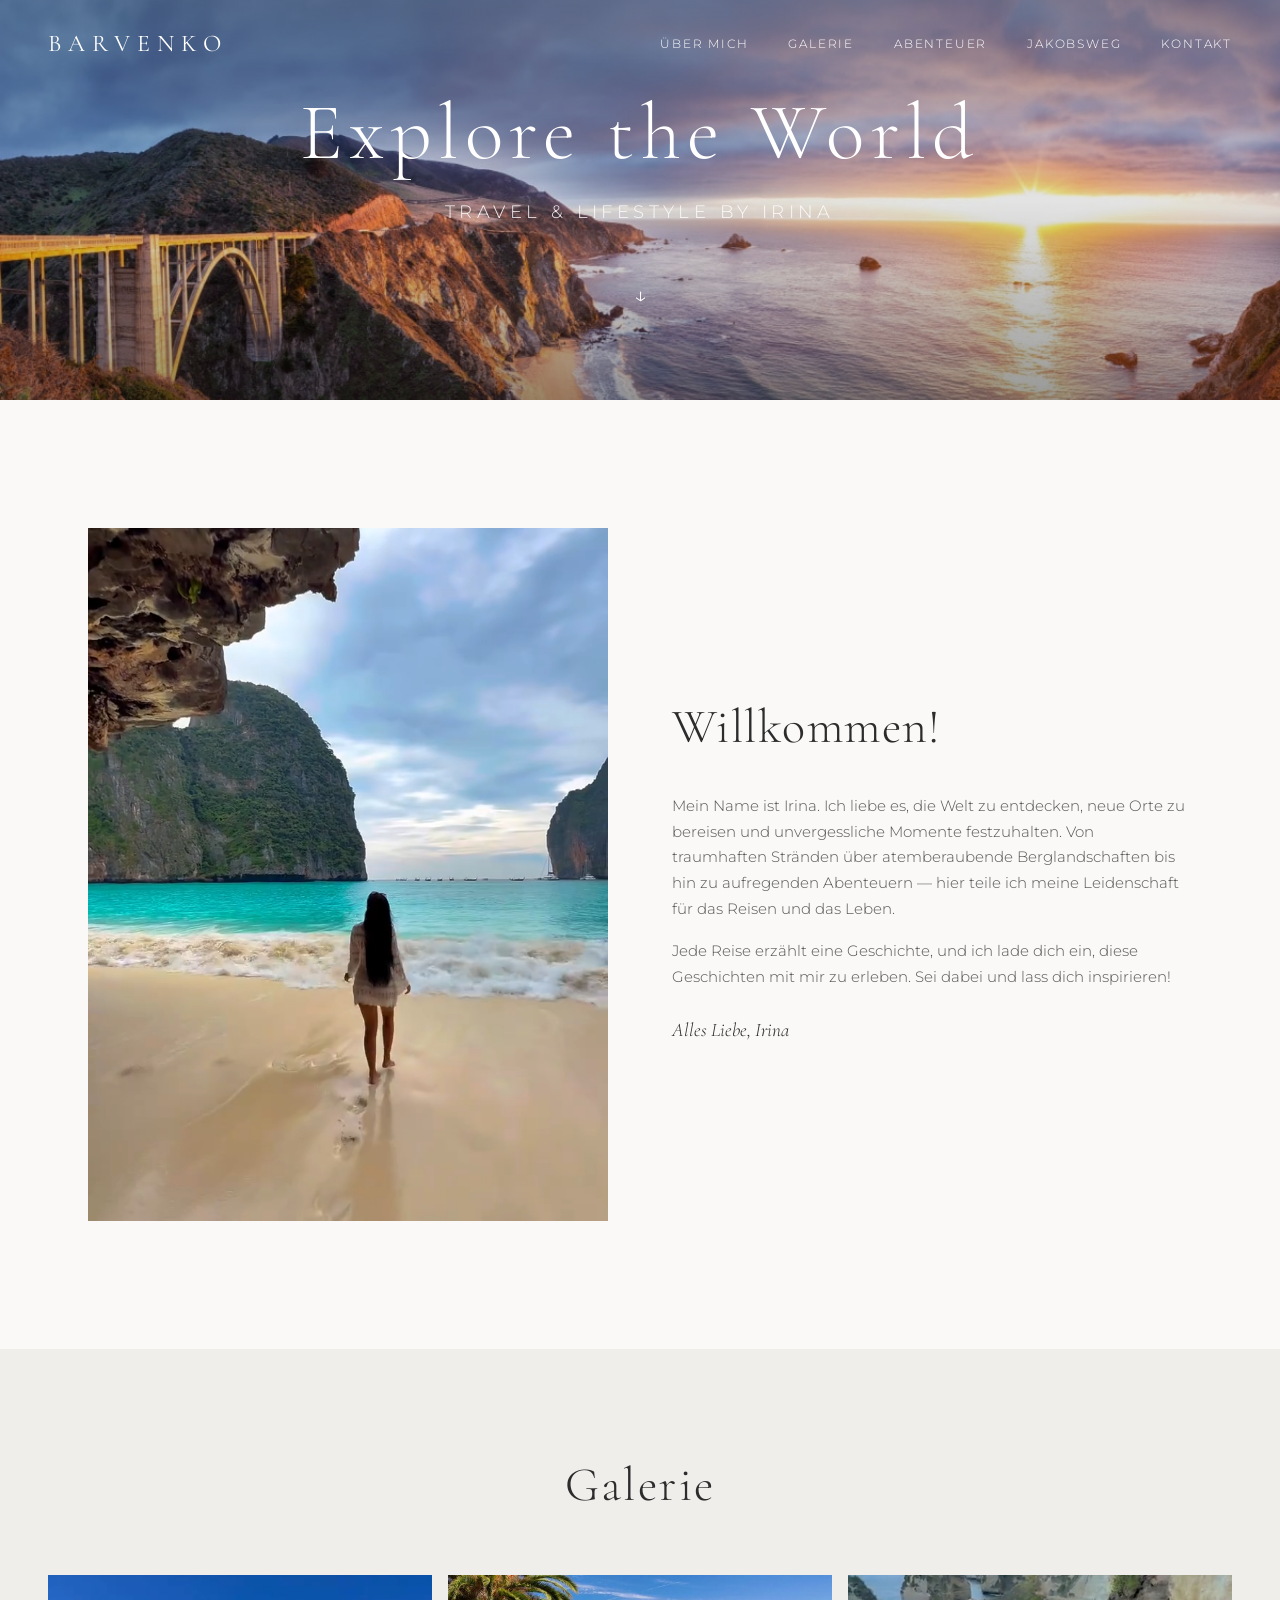
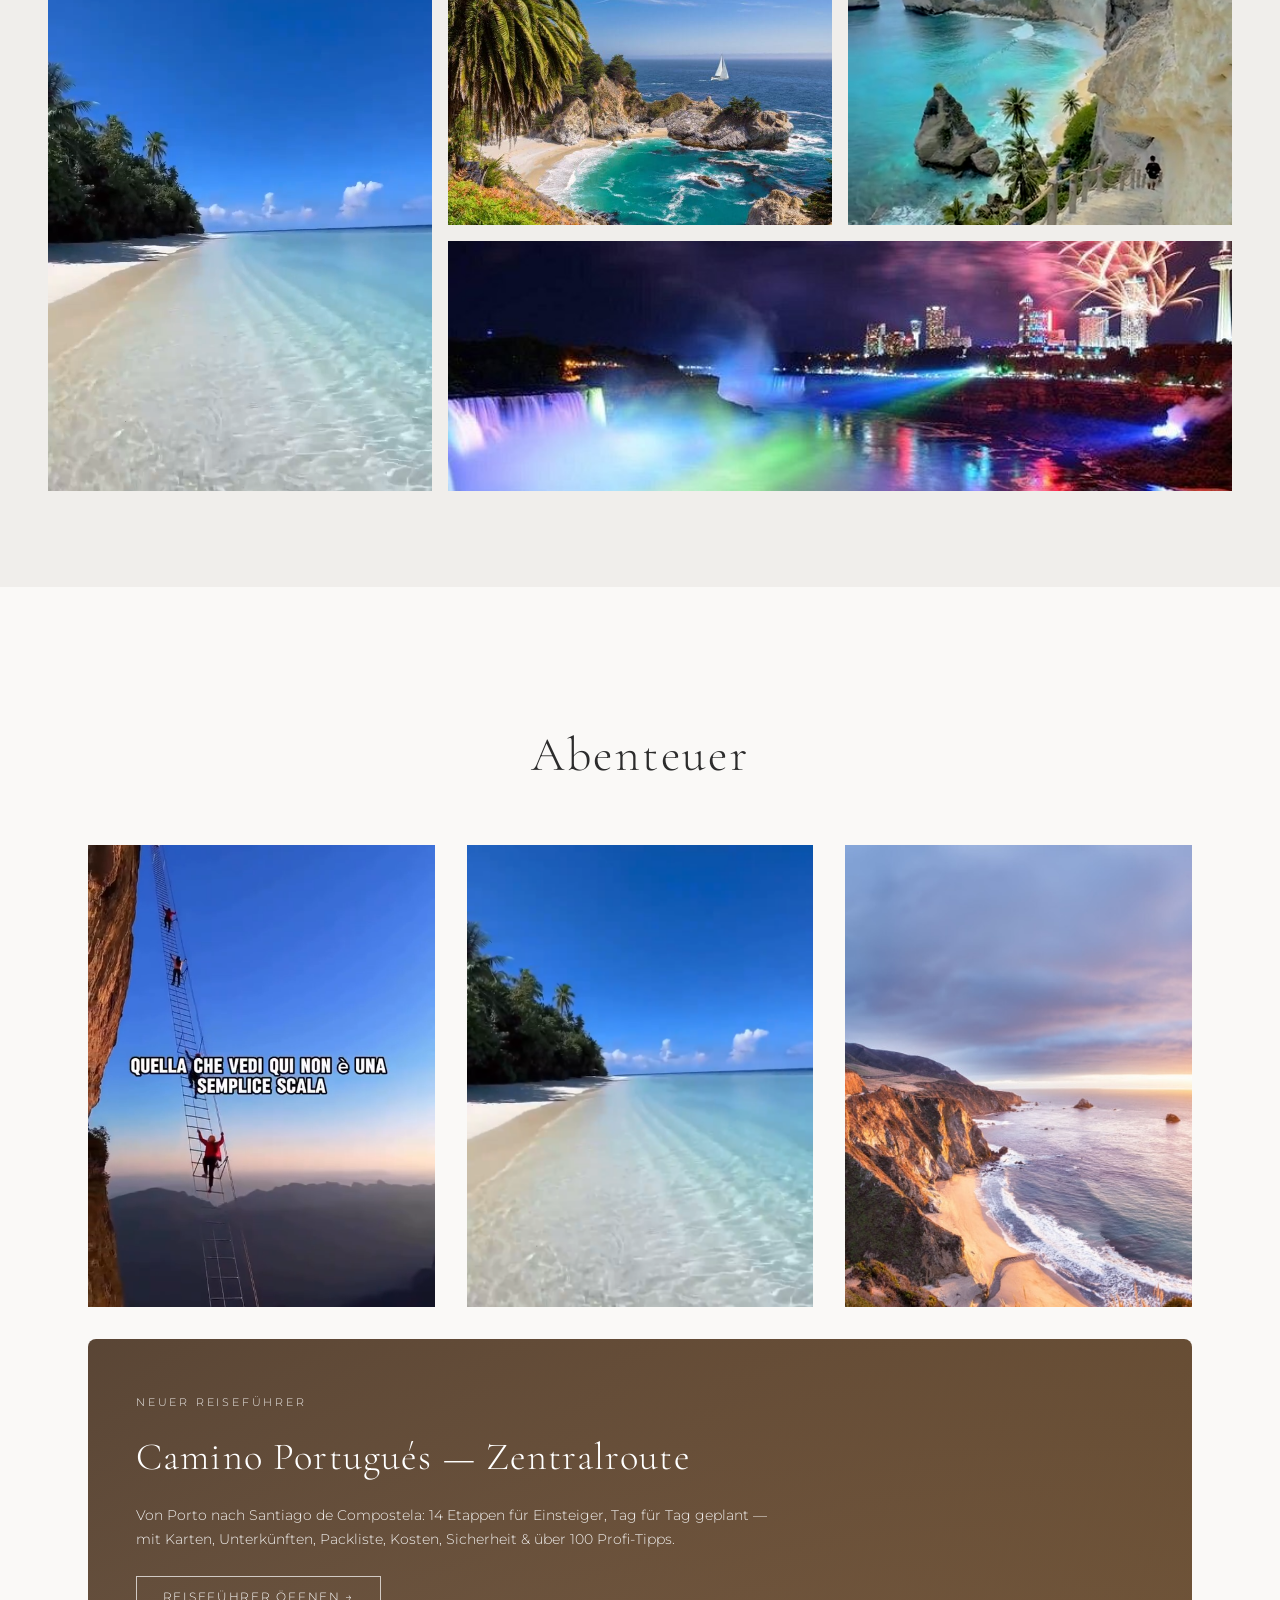
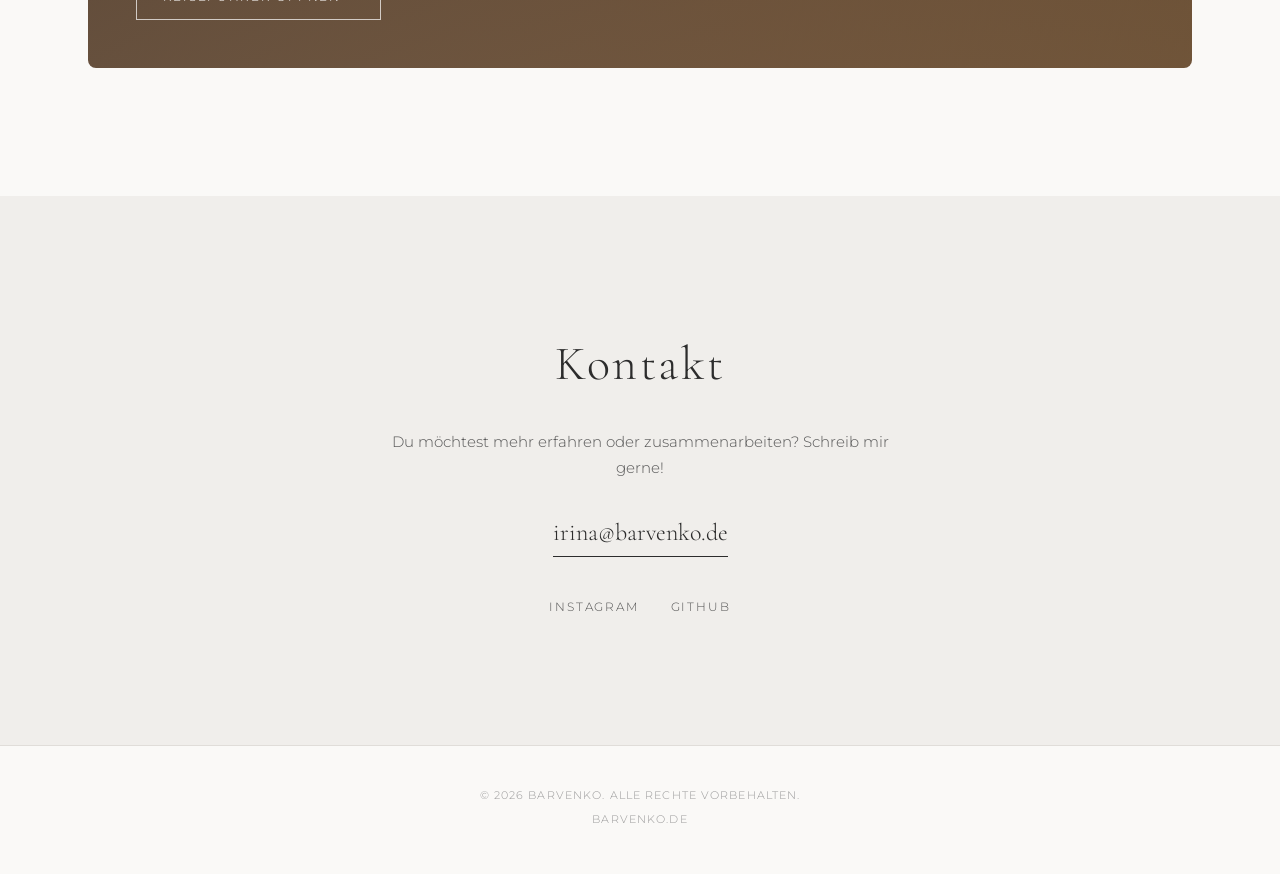
==== index.html @ bec64183 "Update website content and assets" ====
<!DOCTYPE html>
<html lang="de">
<head>
    <meta charset="UTF-8">
    <meta name="viewport" content="width=device-width, initial-scale=1.0">
    <title>Barvenko — Travel & Lifestyle</title>
    <link rel="stylesheet" href="style.css">
    <link rel="preconnect" href="https://fonts.googleapis.com">
    <link rel="preconnect" href="https://fonts.gstatic.com" crossorigin>
    <link href="https://fonts.googleapis.com/css2?family=Cormorant+Garamond:ital,wght@0,300;0,400;0,600;1,300;1,400&family=Montserrat:wght@300;400;500&display=swap" rel="stylesheet">
</head>
<body>

    <!-- Navigation -->
    <nav class="navbar">
        <a href="#hero" class="nav-logo">BARVENKO</a>
        <div class="nav-links">
            <a href="#about">Über mich</a>
            <a href="#gallery">Galerie</a>
            <a href="#adventures">Abenteuer</a>
            <a href="jakobsweg.html">Jakobsweg</a>
            <a href="#contact">Kontakt</a>
        </div>
        <button class="nav-toggle" aria-label="Menü öffnen">
            <span></span>
            <span></span>
            <span></span>
        </button>
    </nav>

    <!-- Hero Section -->
    <section id="hero" class="hero">
        <div class="hero-image">
            <img src="images/place-to-visit-in-california.jpg" alt="California Coast Sunset">
        </div>
        <div class="hero-overlay"></div>
        <div class="hero-content">
            <h1>Explore the World</h1>
            <p class="hero-subtitle">Travel &amp; Lifestyle by Irina</p>
            <a href="#about" class="hero-scroll">↓</a>
        </div>
    </section>

    <!-- About Section -->
    <section id="about" class="about">
        <div class="about-container">
            <div class="about-image">
                <img src="images/videoframe_4283.png" alt="Irina am Strand">
            </div>
            <div class="about-text">
                <h2>Willkommen!</h2>
                <p>
                    Mein Name ist Irina. Ich liebe es, die Welt zu entdecken, 
                    neue Orte zu bereisen und unvergessliche Momente festzuhalten. 
                    Von traumhaften Stränden über atemberaubende Berglandschaften 
                    bis hin zu aufregenden Abenteuern — hier teile ich meine 
                    Leidenschaft für das Reisen und das Leben.
                </p>
                <p>
                    Jede Reise erzählt eine Geschichte, und ich lade dich ein, 
                    diese Geschichten mit mir zu erleben. Sei dabei und lass 
                    dich inspirieren!
                </p>
                <p class="about-signature">Alles Liebe, Irina</p>
            </div>
        </div>
    </section>

    <!-- Gallery Section -->
    <section id="gallery" class="gallery">
        <h2>Galerie</h2>
        <div class="gallery-grid">
            <div class="gallery-item gallery-item--tall">
                <img src="images/videoframe_2628.png" alt="Tropischer Strand">
            </div>
            <div class="gallery-item">
                <img src="images/california-mcway-falls-960x480.jpg" alt="McWay Falls, California">
            </div>
            <div class="gallery-item">
                <img src="images/videoframe_1781.png" alt="Nusa Penida Küste">
            </div>
            <div class="gallery-item gallery-item--wide">
                <img src="images/caption.jpg" alt="Niagara Falls bei Nacht">
            </div>
        </div>
    </section>

    <!-- Adventures Section -->
    <section id="adventures" class="adventures">
        <h2>Abenteuer</h2>
        <div class="adventures-grid">
            <a href="jakobsweg.html" class="adventure-card">
                <img src="images/videoframe_1229.png" alt="Jakobsweg Camino Portugués">
                <div class="adventure-info">
                    <h3>Jakobsweg</h3>
                    <p>Camino Portugués: Porto → Santiago in 14 Etappen. Kompletter Reiseführer →</p>
                </div>
            </a>
            <div class="adventure-card">
                <img src="images/videoframe_2628.png" alt="Tropisches Paradies">
                <div class="adventure-info">
                    <h3>Inselparadies</h3>
                    <p>Türkisblaues Wasser und weiße Sandstrände.</p>
                </div>
            </div>
            <div class="adventure-card">
                <img src="images/place-to-visit-in-california.jpg" alt="California Roadtrip">
                <div class="adventure-info">
                    <h3>California Dreaming</h3>
                    <p>Die Westküste entlang — pure Freiheit.</p>
                </div>
            </div>
        </div>

        <!-- Featured: Jakobsweg Reiseführer -->
        <a href="jakobsweg.html" class="adventure-feature">
            <div class="adventure-feature-text">
                <span class="adventure-feature-kicker">Neuer Reiseführer</span>
                <h3>Camino Portugués — Zentralroute</h3>
                <p>Von Porto nach Santiago de Compostela: 14 Etappen für Einsteiger, Tag für Tag geplant — mit Karten, Unterkünften, Packliste, Kosten, Sicherheit &amp; über 100 Profi-Tipps.</p>
                <span class="adventure-feature-btn">Reiseführer öffnen →</span>
            </div>
        </a>
    </section>

    <!-- Contact Section -->
    <section id="contact" class="contact">
        <h2>Kontakt</h2>
        <p class="contact-text">Du möchtest mehr erfahren oder zusammenarbeiten? Schreib mir gerne!</p>
        <a href="mailto:info@barvenko.de" class="contact-email">irina@barvenko.de</a>
        <div class="social-links">
            <a href="https://www.instagram.com/" target="_blank" rel="noopener noreferrer">Instagram</a>
            <a href="https://github.com/IrinaRuIrina" target="_blank" rel="noopener noreferrer">GitHub</a>
        </div>
    </section>

    <!-- Footer -->
    <footer class="footer">
        <p>&copy; 2026 Barvenko. Alle Rechte vorbehalten.</p>
        <p><a href="https://barvenko.de">barvenko.de</a></p>
    </footer>

    <script>
        // Mobile nav toggle
        const toggle = document.querySelector('.nav-toggle');
        const navLinks = document.querySelector('.nav-links');
        toggle.addEventListener('click', () => {
            navLinks.classList.toggle('active');
            toggle.classList.toggle('active');
        });
        // Close nav on link click
        document.querySelectorAll('.nav-links a').forEach(link => {
            link.addEventListener('click', () => {
                navLinks.classList.remove('active');
                toggle.classList.remove('active');
            });
        });
        // Navbar background on scroll
        const navbar = document.querySelector('.navbar');
        window.addEventListener('scroll', () => {
            navbar.classList.toggle('scrolled', window.scrollY > 50);
        });
    </script>

</body>
</html>
---- style.css ----
/* ===== Reset & Base ===== */
*, *::before, *::after {
    margin: 0;
    padding: 0;
    box-sizing: border-box;
}

html {
    scroll-behavior: smooth;
}

body {
    font-family: 'Montserrat', sans-serif;
    font-weight: 300;
    color: #2c2c2c;
    background-color: #faf9f7;
    line-height: 1.7;
    overflow-x: hidden;
}

h1, h2, h3 {
    font-family: 'Cormorant Garamond', serif;
    font-weight: 300;
}

a {
    text-decoration: none;
    color: inherit;
    transition: opacity 0.3s ease;
}

a:hover {
    opacity: 0.7;
}

img {
    display: block;
    width: 100%;
    height: 100%;
    object-fit: cover;
}

/* ===== Navigation ===== */
.navbar {
    position: fixed;
    top: 0;
    left: 0;
    width: 100%;
    display: flex;
    justify-content: space-between;
    align-items: center;
    padding: 1.5rem 3rem;
    z-index: 1000;
    transition: all 0.4s ease;
}

.navbar.scrolled {
    background: rgba(250, 249, 247, 0.95);
    backdrop-filter: blur(10px);
    padding: 1rem 3rem;
    box-shadow: 0 1px 20px rgba(0, 0, 0, 0.05);
}

.nav-logo {
    font-family: 'Cormorant Garamond', serif;
    font-size: 1.5rem;
    font-weight: 400;
    letter-spacing: 0.3em;
    color: #fff;
    transition: color 0.4s ease;
}

.navbar.scrolled .nav-logo {
    color: #2c2c2c;
}

.nav-links {
    display: flex;
    gap: 2.5rem;
}

.nav-links a {
    font-size: 0.75rem;
    letter-spacing: 0.15em;
    text-transform: uppercase;
    color: #fff;
    transition: color 0.4s ease, opacity 0.3s ease;
}

.navbar.scrolled .nav-links a {
    color: #2c2c2c;
}

.nav-toggle {
    display: none;
    background: none;
    border: none;
    cursor: pointer;
    flex-direction: column;
    gap: 5px;
    z-index: 1001;
}

.nav-toggle span {
    width: 24px;
    height: 1.5px;
    background: #fff;
    transition: all 0.3s ease;
}

.navbar.scrolled .nav-toggle span {
    background: #2c2c2c;
}

/* ===== Hero ===== */
.hero {
    position: relative;
    height: 30vh;
    min-height: 400px;
    display: flex;
    align-items: center;
    justify-content: center;
}

.hero-image {
    position: absolute;
    inset: 0;
    z-index: -2;
}

.hero-overlay {
    position: absolute;
    inset: 0;
    background: linear-gradient(
        to bottom,
        rgba(0, 0, 0, 0.3) 0%,
        rgba(0, 0, 0, 0.1) 50%,
        rgba(0, 0, 0, 0.4) 100%
    );
    z-index: -1;
}

.hero-content {
    text-align: center;
    color: #fff;
}

.hero-content h1 {
    font-size: clamp(2.5rem, 7vw, 5rem);
    font-weight: 300;
    letter-spacing: 0.08em;
    margin-bottom: 1rem;
    line-height: 1.2;
}

.hero-subtitle {
    font-size: clamp(0.85rem, 1.5vw, 1.1rem);
    letter-spacing: 0.25em;
    text-transform: uppercase;
    opacity: 0.9;
}

.hero-scroll {
    display: inline-block;
    margin-top: 3rem;
    font-size: 1.5rem;
    color: #fff;
    animation: bounce 2s infinite;
}

@keyframes bounce {
    0%, 20%, 50%, 80%, 100% { transform: translateY(0); }
    40% { transform: translateY(-10px); }
    60% { transform: translateY(-5px); }
}

/* ===== About ===== */
.about {
    padding: 8rem 3rem;
    max-width: 1200px;
    margin: 0 auto;
}

.about-container {
    display: grid;
    grid-template-columns: 1fr 1fr;
    gap: 4rem;
    align-items: center;
}

.about-image {
    position: relative;
    aspect-ratio: 3/4;
    overflow: hidden;
}

.about-image img {
    transition: transform 0.6s ease;
}

.about-image:hover img {
    transform: scale(1.03);
}

.about-text h2 {
    font-size: clamp(2rem, 4vw, 3rem);
    margin-bottom: 1.5rem;
    letter-spacing: 0.03em;
}

.about-text p {
    font-size: 0.95rem;
    margin-bottom: 1rem;
    color: #555;
}

.about-signature {
    font-family: 'Cormorant Garamond', serif;
    font-style: italic;
    font-size: 1.2rem !important;
    color: #2c2c2c !important;
    margin-top: 1.5rem !important;
}

/* ===== Gallery ===== */
.gallery {
    padding: 6rem 3rem;
    background: #f0eeeb;
}

.gallery h2 {
    text-align: center;
    font-size: clamp(2rem, 4vw, 3rem);
    margin-bottom: 3rem;
    letter-spacing: 0.05em;
}

.gallery-grid {
    max-width: 1200px;
    margin: 0 auto;
    display: grid;
    grid-template-columns: repeat(3, 1fr);
    grid-auto-rows: 250px;
    gap: 1rem;
}

.gallery-item {
    overflow: hidden;
    position: relative;
}

.gallery-item img {
    transition: transform 0.6s ease;
}

.gallery-item:hover img {
    transform: scale(1.05);
}

.gallery-item--tall {
    grid-row: span 2;
}

.gallery-item--wide {
    grid-column: span 2;
}

/* ===== Adventures ===== */
.adventures {
    padding: 8rem 3rem;
    max-width: 1200px;
    margin: 0 auto;
}

.adventures h2 {
    text-align: center;
    font-size: clamp(2rem, 4vw, 3rem);
    margin-bottom: 3rem;
    letter-spacing: 0.05em;
}

.adventures-grid {
    display: grid;
    grid-template-columns: repeat(3, 1fr);
    gap: 2rem;
}

.adventure-card {
    position: relative;
    aspect-ratio: 3/4;
    overflow: hidden;
    cursor: pointer;
}

.adventure-card img {
    transition: transform 0.6s ease;
}

.adventure-card:hover img {
    transform: scale(1.05);
}

.adventure-info {
    position: absolute;
    bottom: 0;
    left: 0;
    right: 0;
    padding: 2rem 1.5rem;
    background: linear-gradient(to top, rgba(0,0,0,0.7) 0%, transparent 100%);
    color: #fff;
    transform: translateY(20px);
    opacity: 0;
    transition: all 0.4s ease;
}

.adventure-card:hover .adventure-info {
    transform: translateY(0);
    opacity: 1;
}

.adventure-info h3 {
    font-size: 1.4rem;
    margin-bottom: 0.5rem;
    letter-spacing: 0.03em;
}

.adventure-info p {
    font-size: 0.8rem;
    opacity: 0.9;
    letter-spacing: 0.02em;
}

/* ===== Adventure Feature (Jakobsweg) ===== */
.adventure-feature {
    display: block;
    margin-top: 2rem;
    padding: 3rem;
    border-radius: 8px;
    color: #fff;
    background:
        linear-gradient(135deg, rgba(70,50,35,0.85), rgba(120,90,60,0.7)),
        linear-gradient(to right, #c9b39c 0%, #8a6f57 60%, #5c4732 100%);
    transition: transform 0.4s ease, box-shadow 0.4s ease;
}

.adventure-feature:hover {
    opacity: 1;
    transform: translateY(-3px);
    box-shadow: 0 14px 40px rgba(92, 71, 50, 0.3);
}

.adventure-feature-text {
    max-width: 640px;
}

.adventure-feature-kicker {
    display: inline-block;
    font-size: 0.7rem;
    letter-spacing: 0.25em;
    text-transform: uppercase;
    opacity: 0.9;
    margin-bottom: 0.8rem;
}

.adventure-feature h3 {
    font-family: 'Cormorant Garamond', serif;
    font-size: clamp(1.6rem, 3.5vw, 2.4rem);
    font-weight: 300;
    letter-spacing: 0.03em;
    margin-bottom: 0.8rem;
}

.adventure-feature p {
    font-size: 0.9rem;
    opacity: 0.92;
    margin-bottom: 1.5rem;
}

.adventure-feature-btn {
    display: inline-block;
    border: 1px solid rgba(255, 255, 255, 0.7);
    padding: 0.7rem 1.6rem;
    font-size: 0.72rem;
    letter-spacing: 0.15em;
    text-transform: uppercase;
    transition: all 0.3s ease;
}

.adventure-feature:hover .adventure-feature-btn {
    background: #fff;
    color: #5c4732;
}

/* ===== Contact ===== */
.contact {
    padding: 8rem 3rem;
    text-align: center;
    background: #f0eeeb;
}

.contact h2 {
    font-size: clamp(2rem, 4vw, 3rem);
    margin-bottom: 1.5rem;
    letter-spacing: 0.05em;
}

.contact-text {
    font-size: 0.95rem;
    color: #555;
    max-width: 500px;
    margin: 0 auto 2rem;
}

.contact-email {
    display: inline-block;
    font-family: 'Cormorant Garamond', serif;
    font-size: 1.5rem;
    color: #2c2c2c;
    border-bottom: 1px solid #2c2c2c;
    padding-bottom: 2px;
    margin-bottom: 2.5rem;
    transition: opacity 0.3s ease;
}

.social-links {
    display: flex;
    justify-content: center;
    gap: 2rem;
}

.social-links a {
    font-size: 0.75rem;
    letter-spacing: 0.15em;
    text-transform: uppercase;
    color: #555;
}

/* ===== Footer ===== */
.footer {
    padding: 2.5rem 3rem;
    text-align: center;
    border-top: 1px solid #e0ddd9;
}

.footer p {
    font-size: 0.7rem;
    letter-spacing: 0.1em;
    text-transform: uppercase;
    color: #999;
    margin-bottom: 0.3rem;
}

.footer a {
    color: #999;
}

/* ===== Responsive ===== */
@media (max-width: 900px) {
    .about-container {
        grid-template-columns: 1fr;
        gap: 2.5rem;
    }

    .about-image {
        max-width: 400px;
        margin: 0 auto;
    }

    .gallery-grid {
        grid-template-columns: repeat(2, 1fr);
        grid-auto-rows: 200px;
    }

    .gallery-item--wide {
        grid-column: span 1;
    }

    .adventures-grid {
        grid-template-columns: 1fr;
        max-width: 400px;
        margin: 0 auto;
    }
}

@media (max-width: 600px) {
    .navbar {
        padding: 1.2rem 1.5rem;
    }

    .navbar.scrolled {
        padding: 0.8rem 1.5rem;
    }

    .nav-links {
        position: fixed;
        top: 0;
        right: -100%;
        width: 100%;
        height: 100vh;
        background: rgba(250, 249, 247, 0.98);
        flex-direction: column;
        align-items: center;
        justify-content: center;
        gap: 2rem;
        transition: right 0.4s ease;
    }

    .nav-links.active {
        right: 0;
    }

    .nav-links a {
        color: #2c2c2c;
        font-size: 0.9rem;
    }

    .nav-toggle {
        display: flex;
    }

    .nav-toggle.active span:nth-child(1) {
        transform: rotate(45deg) translate(5px, 5px);
    }

    .nav-toggle.active span:nth-child(2) {
        opacity: 0;
    }

    .nav-toggle.active span:nth-child(3) {
        transform: rotate(-45deg) translate(5px, -5px);
    }

    .about {
        padding: 5rem 1.5rem;
    }

    .gallery {
        padding: 4rem 1rem;
    }

    .gallery-grid {
        grid-template-columns: 1fr;
        grid-auto-rows: 250px;
    }

    .gallery-item--tall {
        grid-row: span 1;
    }

    .adventures {
        padding: 5rem 1.5rem;
    }

    .adventure-feature {
        padding: 2rem 1.5rem;
    }

    .contact {
        padding: 5rem 1.5rem;
    }
}
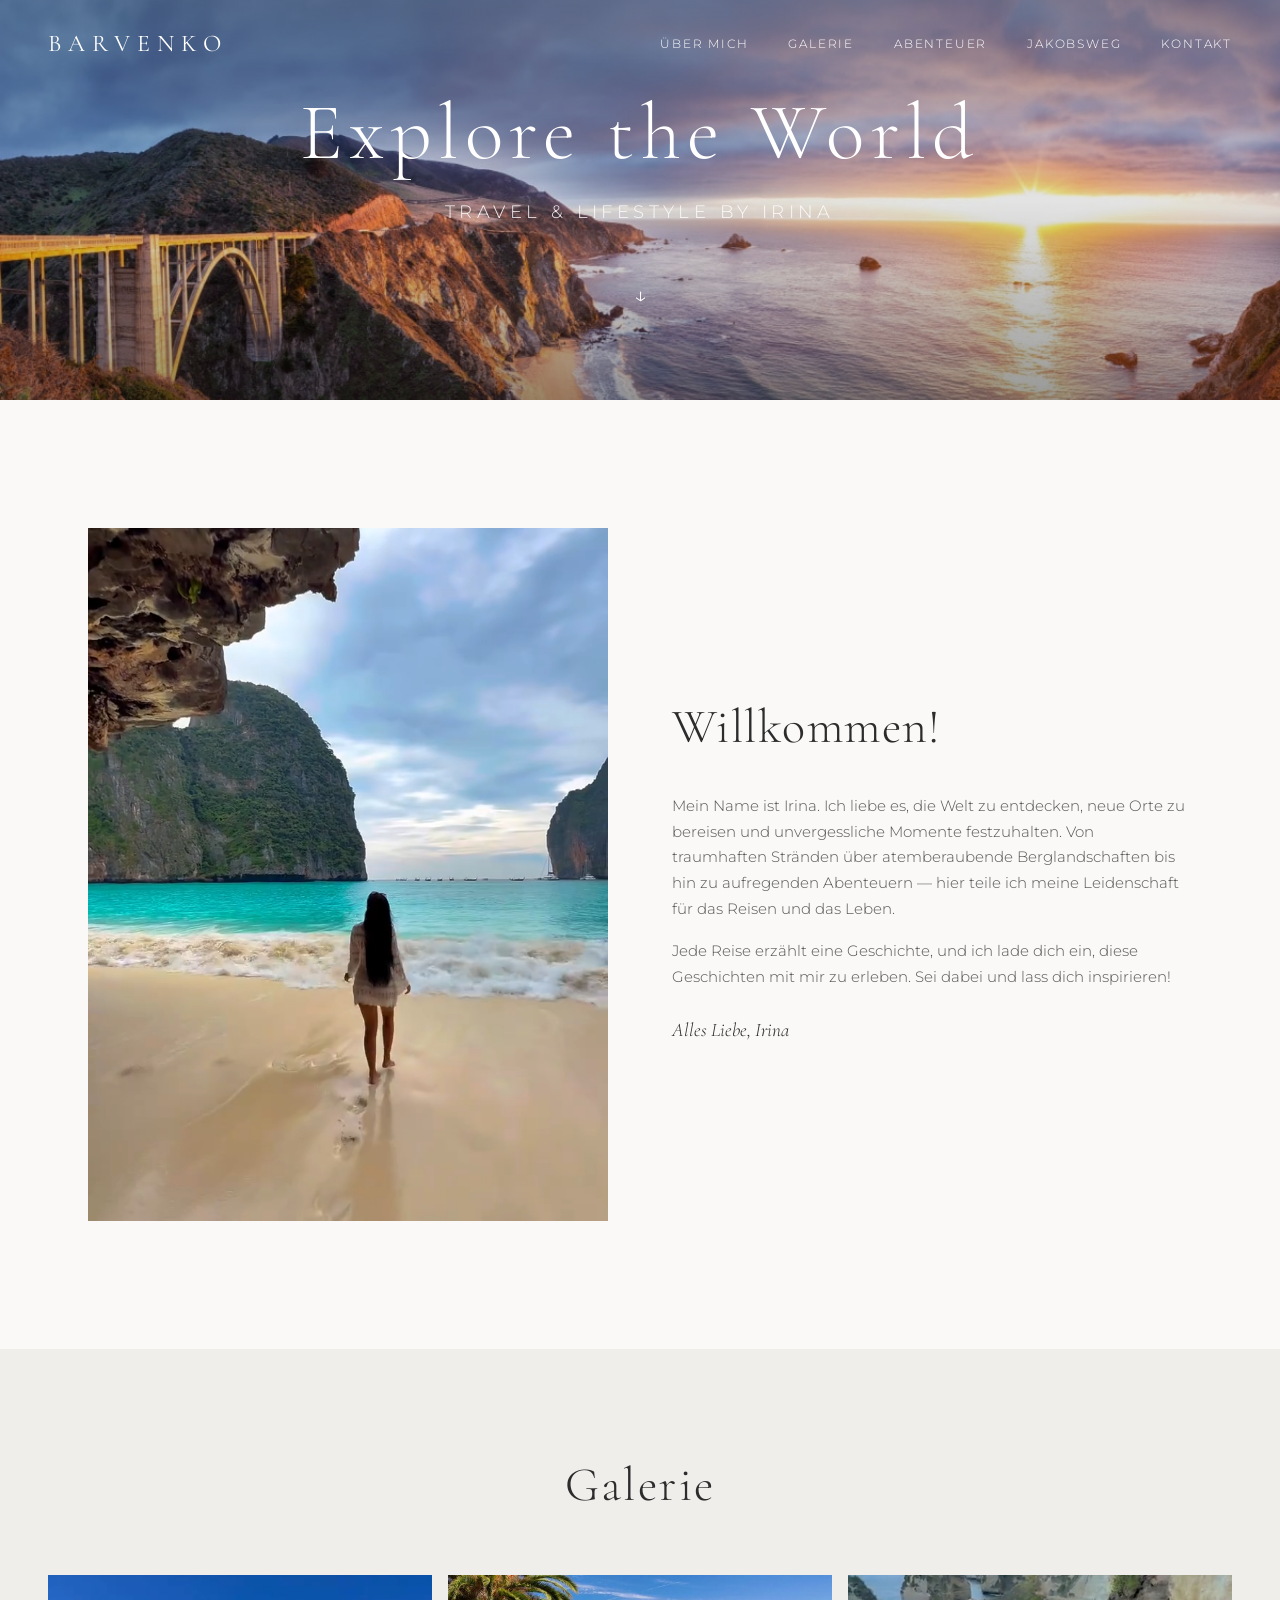
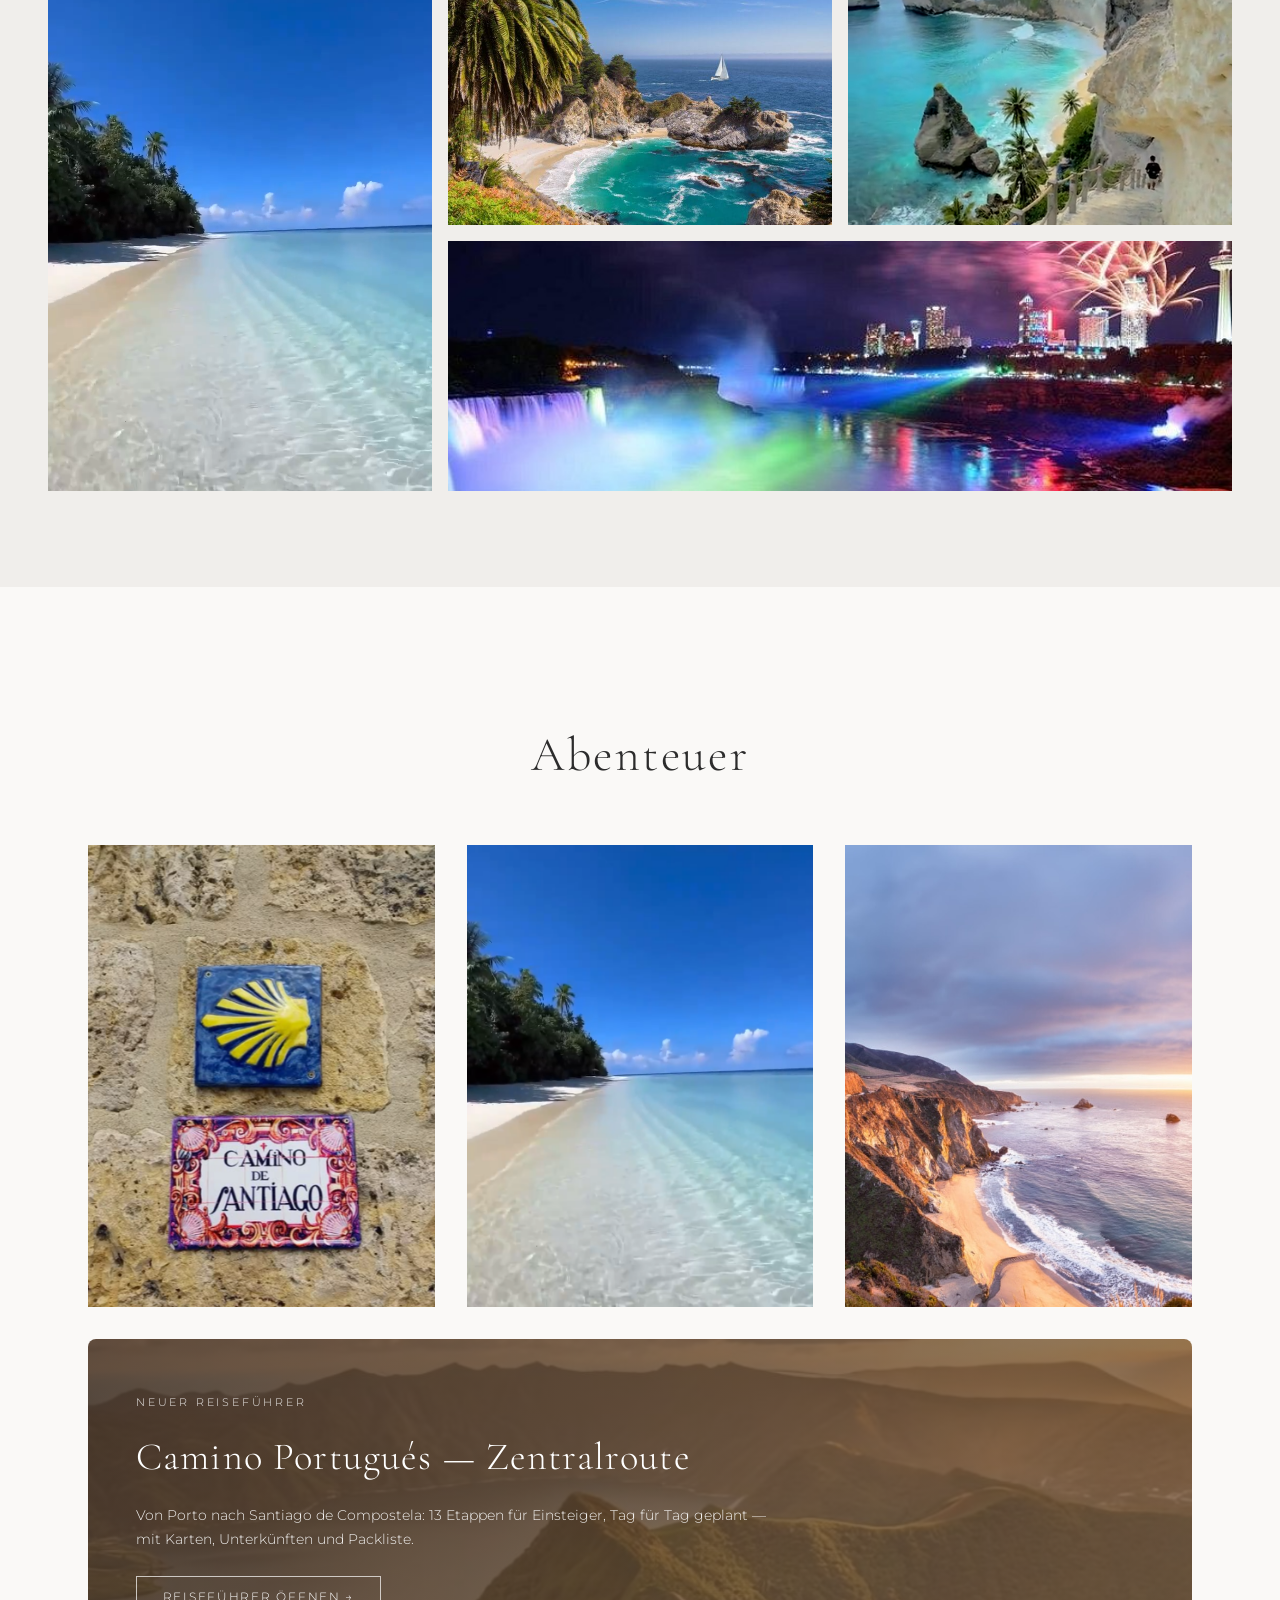
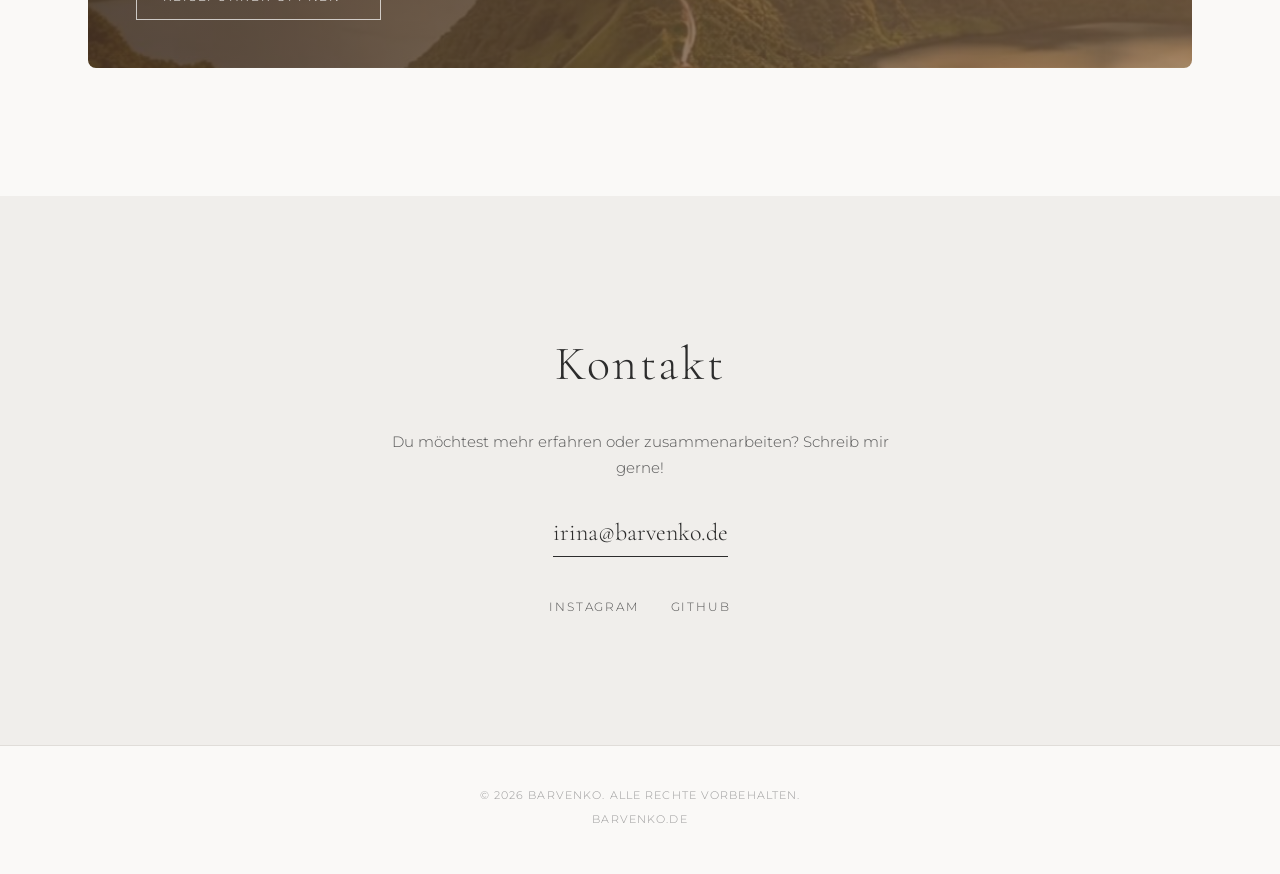
==== commit 29bd8405: "Jakobsweg-Reiseführer mit echten Unterkünften, Bildern und Rückreise ergänzen Tag 3-14: reale Alberg" ====
--- a/index.html
+++ b/index.html
@@ -90,10 +90,10 @@
         <h2>Abenteuer</h2>
         <div class="adventures-grid">
             <a href="jakobsweg.html" class="adventure-card">
-                <img src="images/videoframe_1229.png" alt="Jakobsweg Camino Portugués">
+                <img src="images/jakobsweg/deko-camino-schild.png" alt="Jakobsweg Camino Portugués">
                 <div class="adventure-info">
                     <h3>Jakobsweg</h3>
-                    <p>Camino Portugués: Porto → Santiago in 14 Etappen. Kompletter Reiseführer →</p>
+                    <p>Camino Portugués: Porto → Santiago in 13 Etappen. Kompletter Reiseführer →</p>
                 </div>
             </a>
             <div class="adventure-card">
@@ -113,11 +113,11 @@
         </div>
 
         <!-- Featured: Jakobsweg Reiseführer -->
-        <a href="jakobsweg.html" class="adventure-feature">
+        <a href="jakobsweg.html" class="adventure-feature adventure-feature--jakobsweg">
             <div class="adventure-feature-text">
                 <span class="adventure-feature-kicker">Neuer Reiseführer</span>
                 <h3>Camino Portugués — Zentralroute</h3>
-                <p>Von Porto nach Santiago de Compostela: 14 Etappen für Einsteiger, Tag für Tag geplant — mit Karten, Unterkünften, Packliste, Kosten, Sicherheit &amp; über 100 Profi-Tipps.</p>
+                <p>Von Porto nach Santiago de Compostela: 13 Etappen für Einsteiger, Tag für Tag geplant — mit Karten, Unterkünften und Packliste.</p>
                 <span class="adventure-feature-btn">Reiseführer öffnen →</span>
             </div>
         </a>
--- a/style.css
+++ b/style.css
@@ -343,6 +343,14 @@
     transition: transform 0.4s ease, box-shadow 0.4s ease;
 }
 
+.adventure-feature--jakobsweg {
+    background:
+        linear-gradient(135deg, rgba(70,50,35,0.82), rgba(120,90,60,0.68)),
+        url('images/jakobsweg/deko-bergpfad.png');
+    background-size: cover;
+    background-position: center 25%;
+}
+
 .adventure-feature:hover {
     opacity: 1;
     transform: translateY(-3px);
@@ -558,4 +566,11 @@
     .contact {
         padding: 5rem 1.5rem;
     }
+}
+
+.stage-img {
+    max-width: 100%;
+    border-radius: 8px;
+    margin: 0.75rem 0 1rem;
+    display: block;
 }
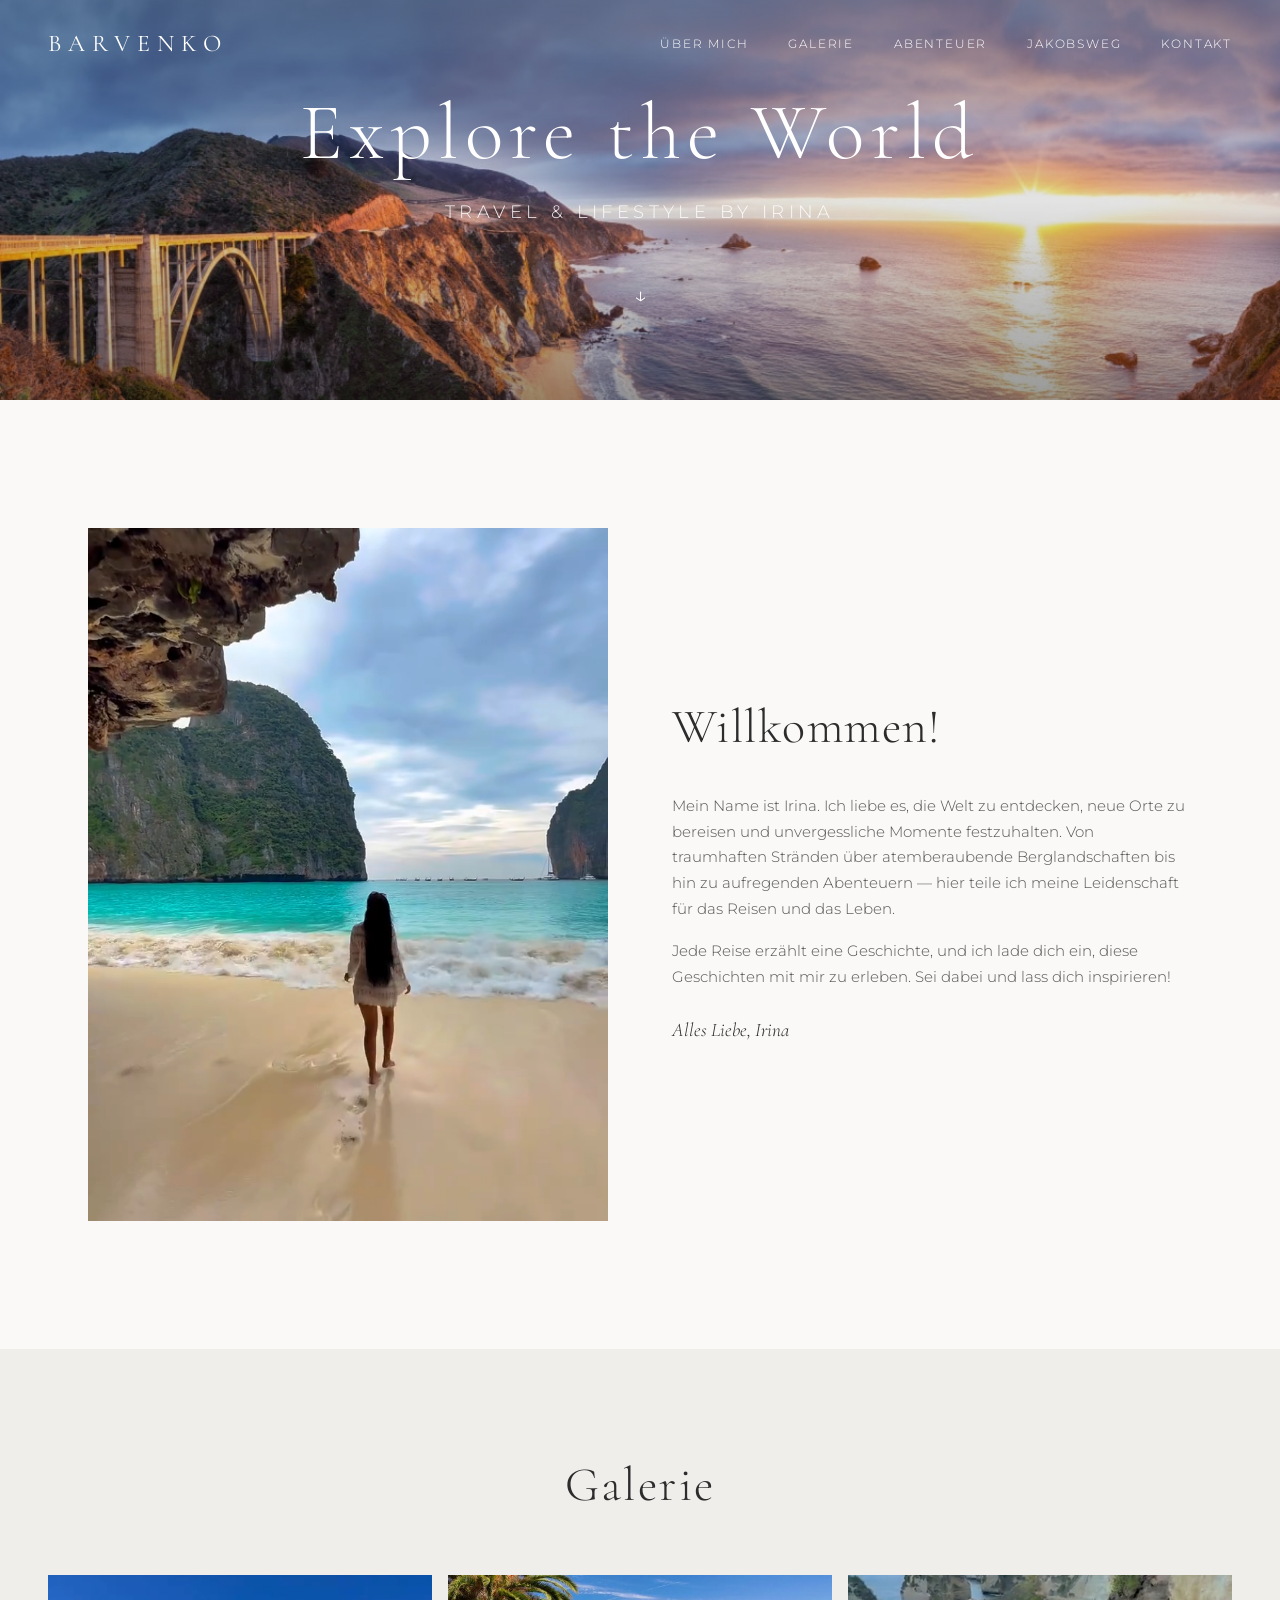
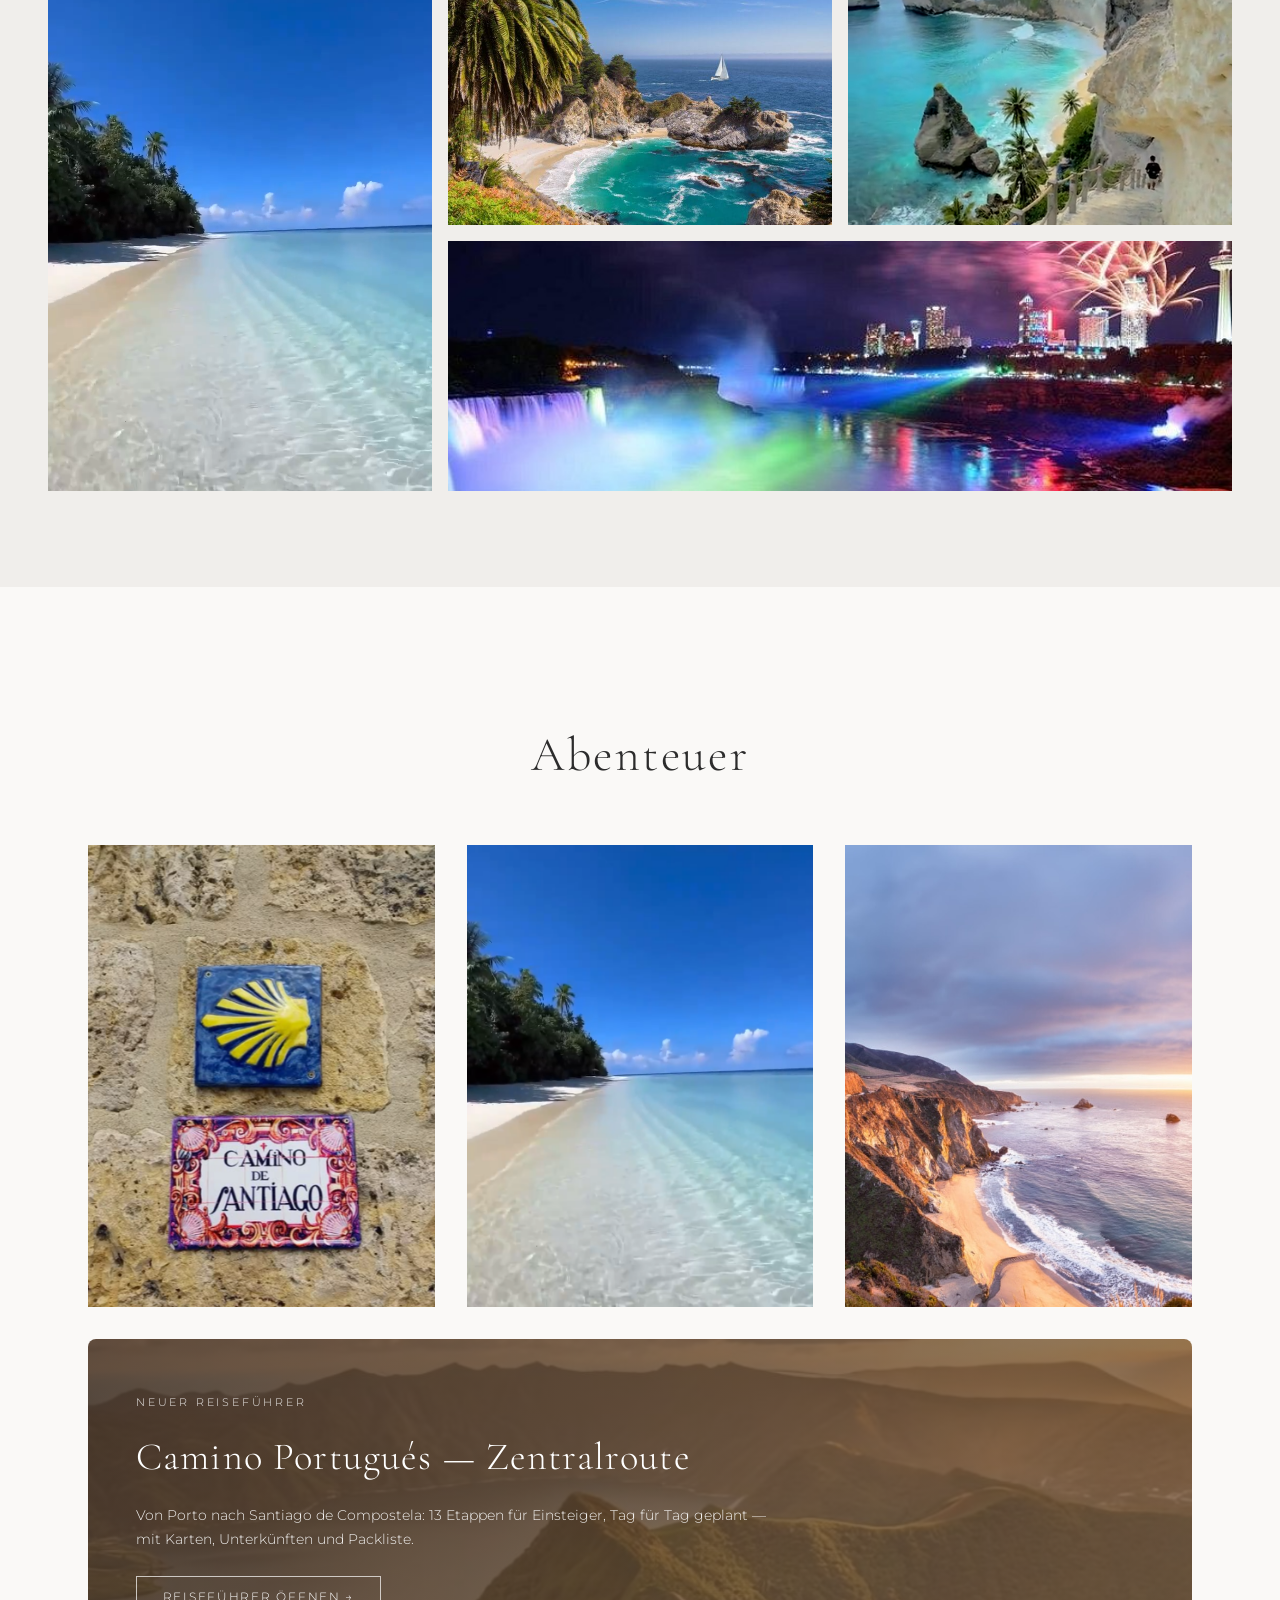
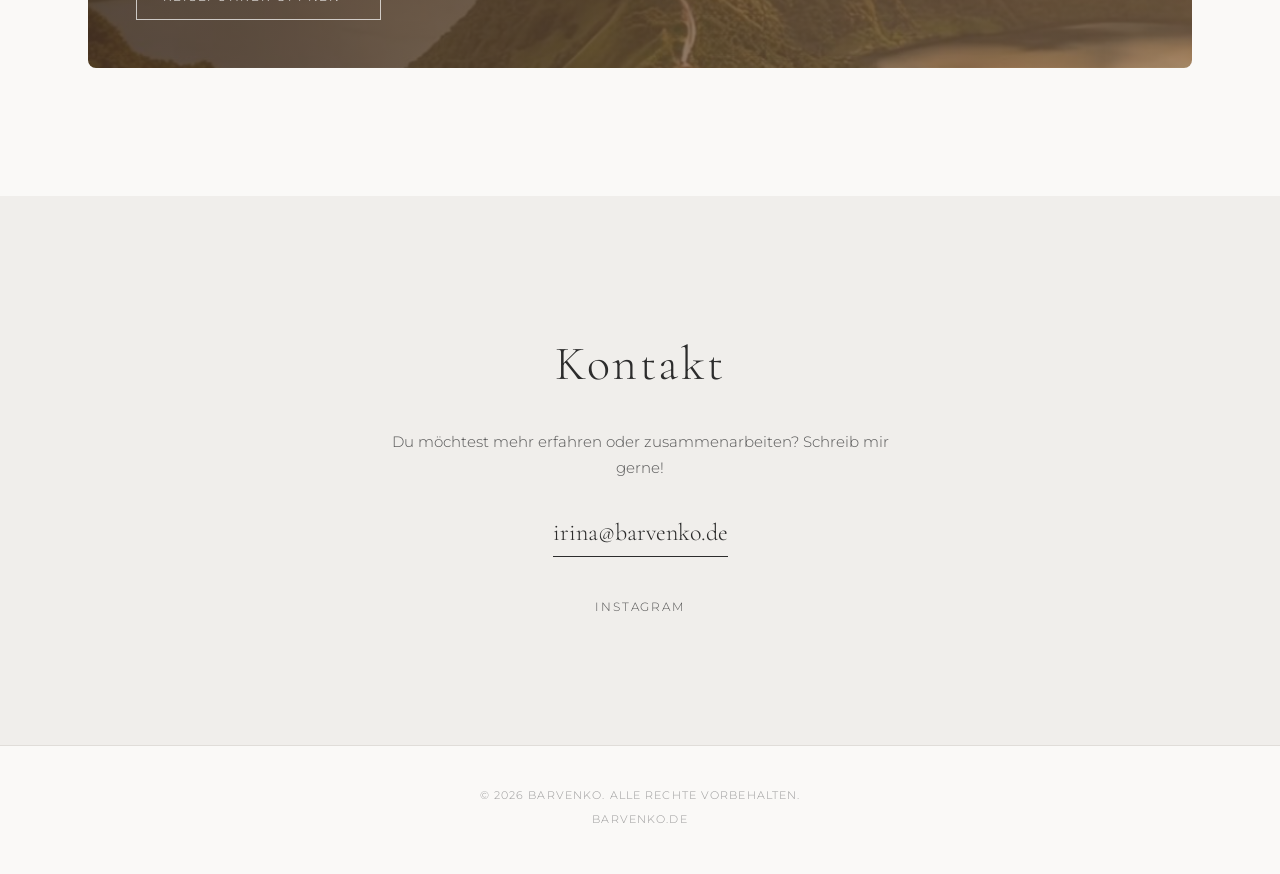
==== commit 5d881451: "GitHub-Link aus Kontakt-Bereich entfernen Nur noch Instagram im Social-Links-Bereich, kein direkter " ====
--- a/index.html
+++ b/index.html
@@ -129,8 +129,7 @@
         <p class="contact-text">Du möchtest mehr erfahren oder zusammenarbeiten? Schreib mir gerne!</p>
         <a href="mailto:info@barvenko.de" class="contact-email">irina@barvenko.de</a>
         <div class="social-links">
-            <a href="https://www.instagram.com/" target="_blank" rel="noopener noreferrer">Instagram</a>
-            <a href="https://github.com/IrinaRuIrina" target="_blank" rel="noopener noreferrer">GitHub</a>
+            <a href="https://www.instagram.com/irina_barwinok" target="_blank" rel="noopener noreferrer">Instagram</a>
         </div>
     </section>
 
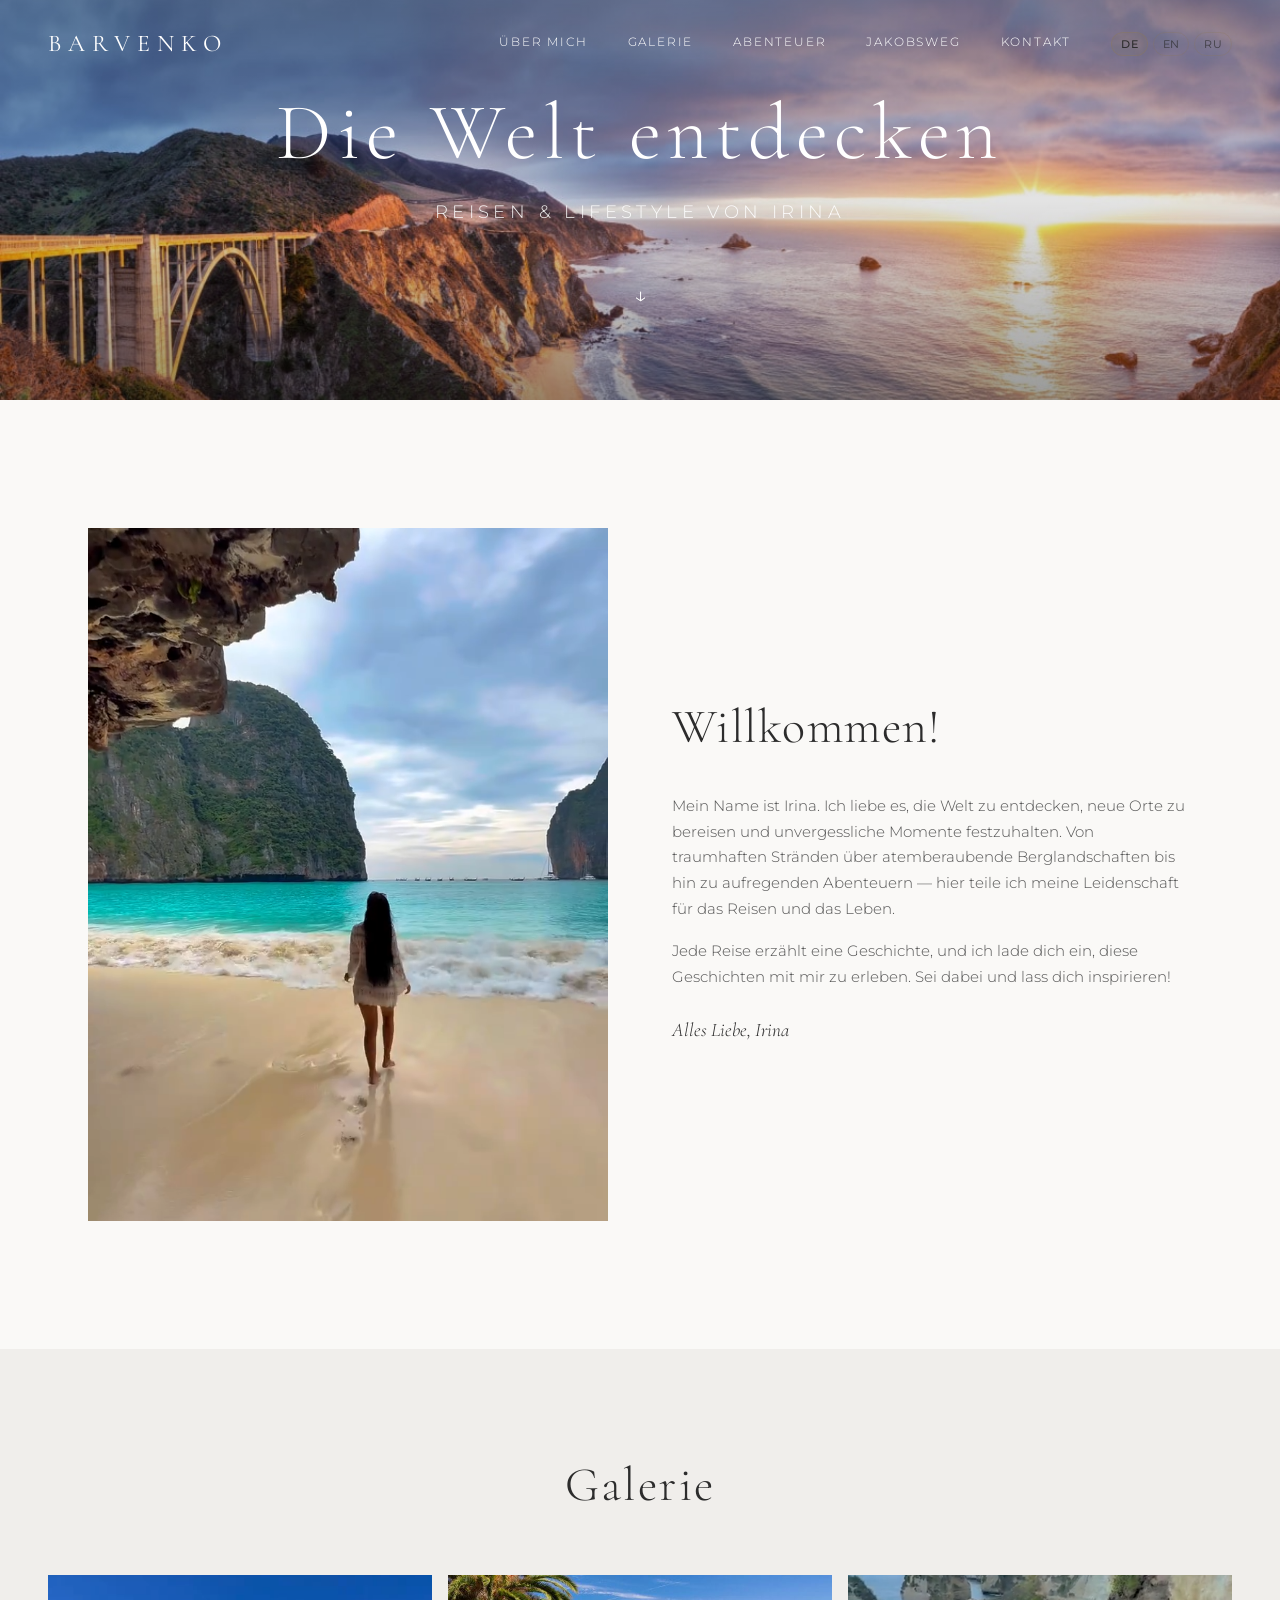
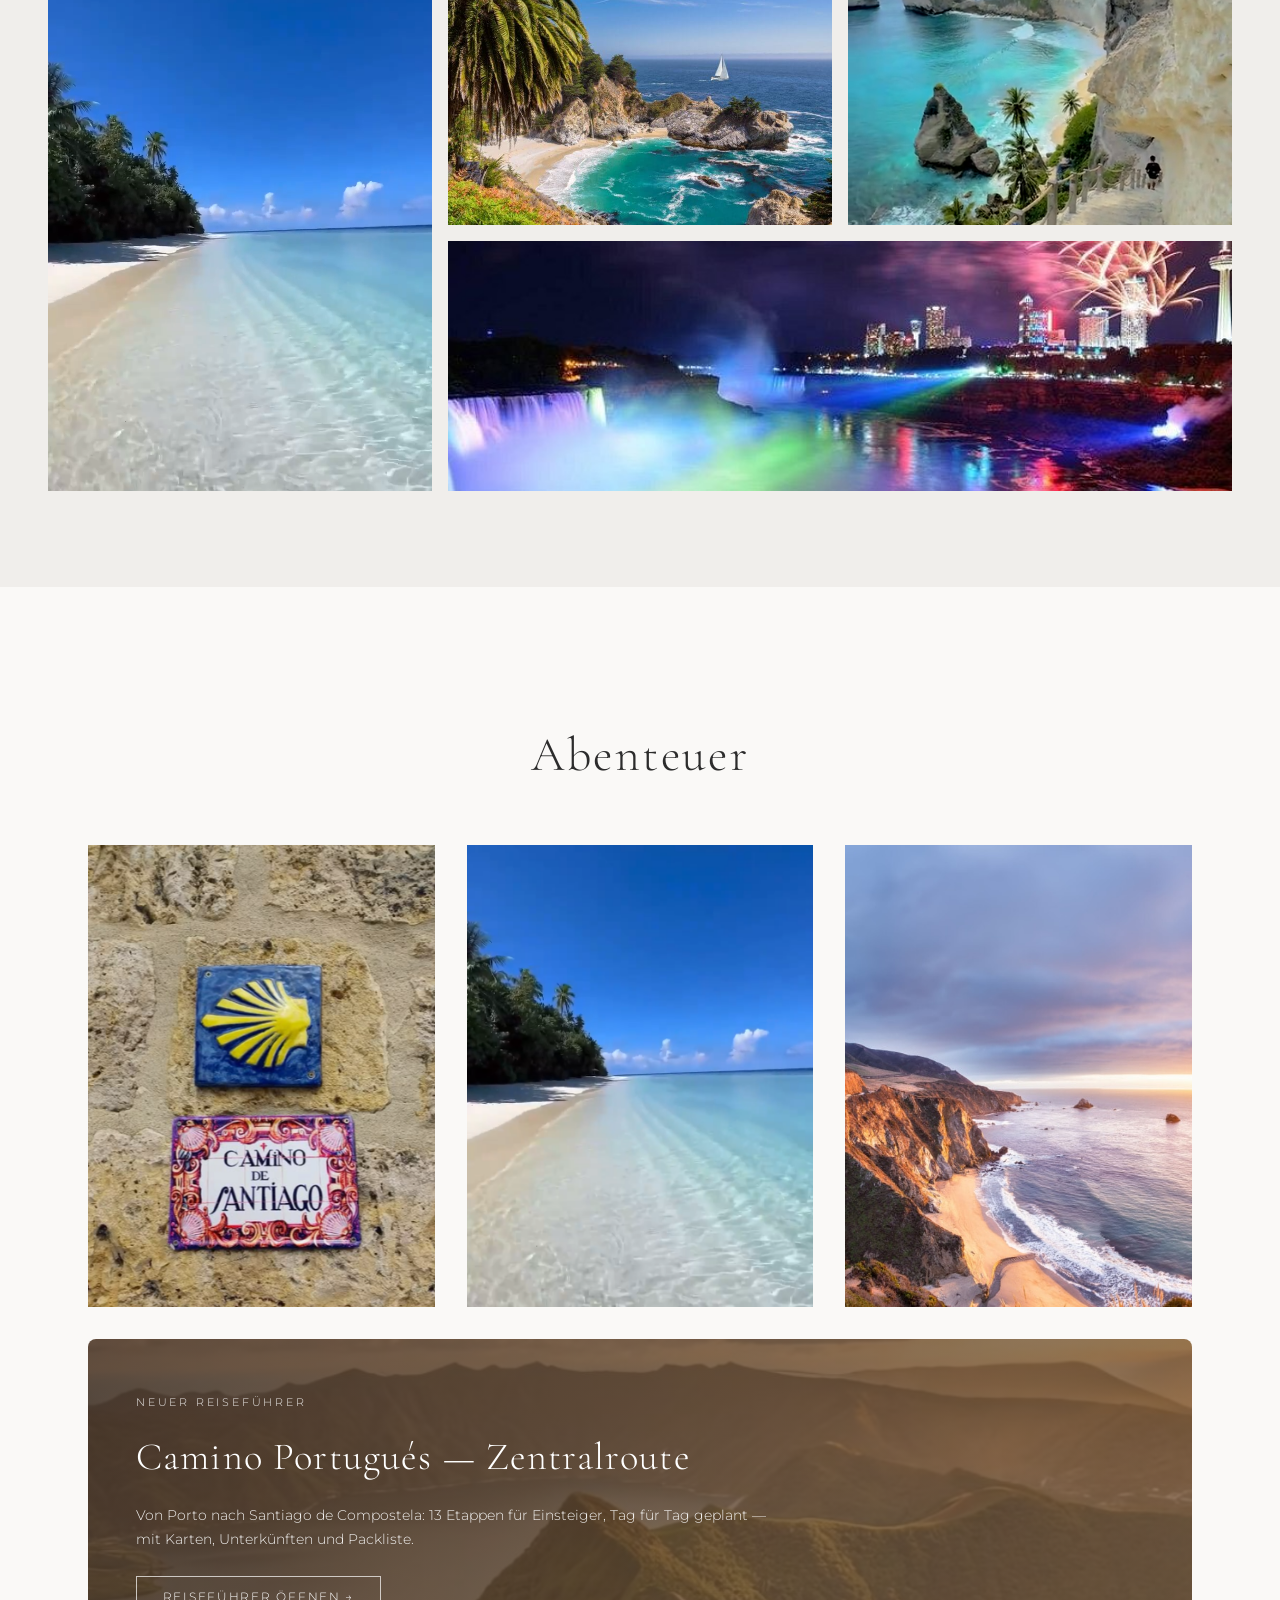
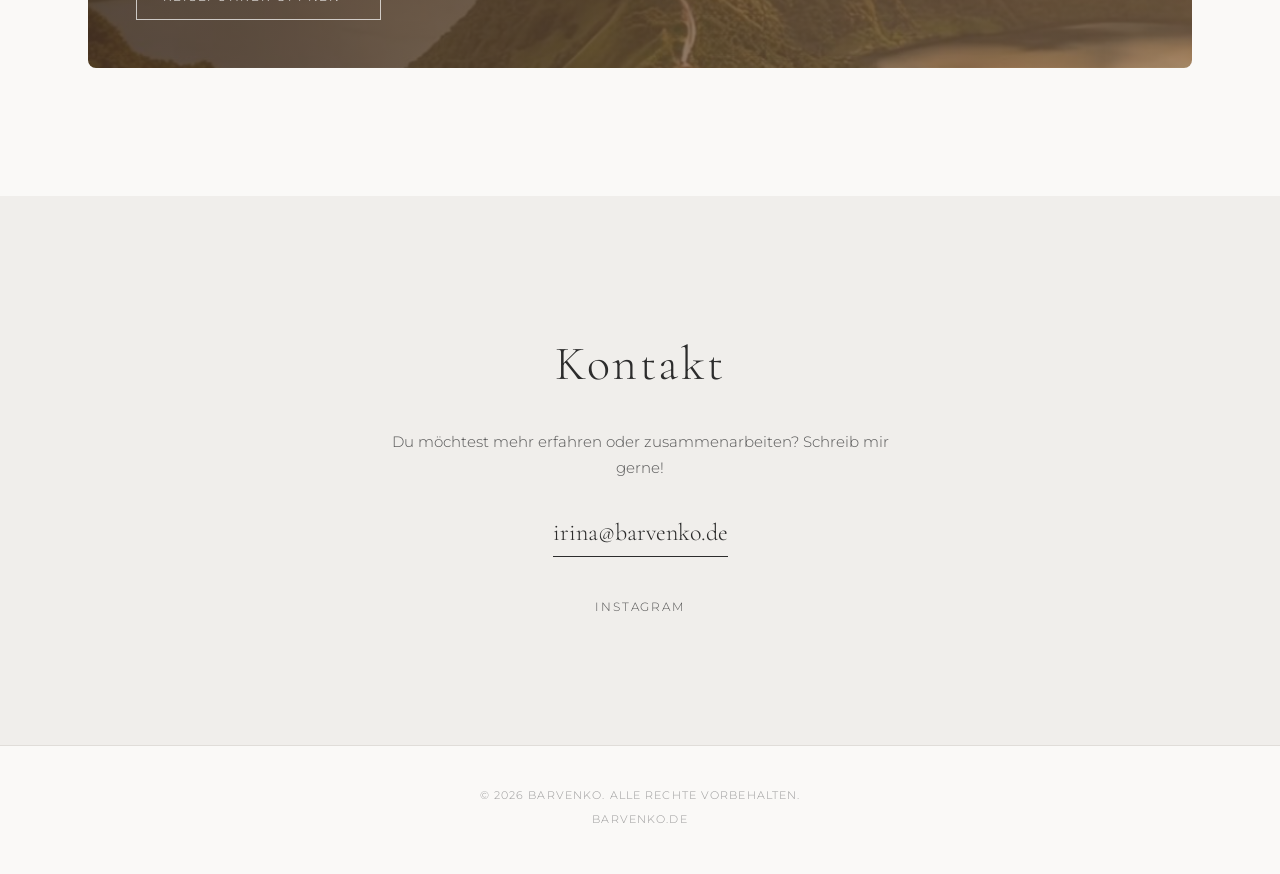
==== commit 29b117a7: "Mehrsprachigkeit (DE/EN/RU) einbauen — Zwischenstand Gemeinsames i18n-System (i18n.js) mit Sprachums" ====
--- a/index.html
+++ b/index.html
@@ -3,11 +3,13 @@
 <head>
     <meta charset="UTF-8">
     <meta name="viewport" content="width=device-width, initial-scale=1.0">
-    <title>Barvenko — Travel & Lifestyle</title>
+    <title data-i18n="doc.title">Barvenko — Travel & Lifestyle</title>
     <link rel="stylesheet" href="style.css">
     <link rel="preconnect" href="https://fonts.googleapis.com">
     <link rel="preconnect" href="https://fonts.gstatic.com" crossorigin>
     <link href="https://fonts.googleapis.com/css2?family=Cormorant+Garamond:ital,wght@0,300;0,400;0,600;1,300;1,400&family=Montserrat:wght@300;400;500&display=swap" rel="stylesheet">
+    <script src="i18n-index.js"></script>
+    <script src="i18n.js"></script>
 </head>
 <body>
 
@@ -15,13 +17,18 @@
     <nav class="navbar">
         <a href="#hero" class="nav-logo">BARVENKO</a>
         <div class="nav-links">
-            <a href="#about">Über mich</a>
-            <a href="#gallery">Galerie</a>
-            <a href="#adventures">Abenteuer</a>
-            <a href="jakobsweg.html">Jakobsweg</a>
-            <a href="#contact">Kontakt</a>
+            <a href="#about" data-i18n="nav.about">Über mich</a>
+            <a href="#gallery" data-i18n="nav.gallery">Galerie</a>
+            <a href="#adventures" data-i18n="nav.adventures">Abenteuer</a>
+            <a href="jakobsweg.html" data-i18n="nav.jakobsweg">Jakobsweg</a>
+            <a href="#contact" data-i18n="nav.contact">Kontakt</a>
+            <div class="lang-switch">
+                <button data-lang="de" onclick="I18N_setLang('de')">DE</button>
+                <button data-lang="en" onclick="I18N_setLang('en')">EN</button>
+                <button data-lang="ru" onclick="I18N_setLang('ru')">RU</button>
+            </div>
         </div>
-        <button class="nav-toggle" aria-label="Menü öffnen">
+        <button class="nav-toggle" data-i18n-aria-label="nav.toggle" aria-label="Menü öffnen">
             <span></span>
             <span></span>
             <span></span>
@@ -35,8 +42,8 @@
         </div>
         <div class="hero-overlay"></div>
         <div class="hero-content">
-            <h1>Explore the World</h1>
-            <p class="hero-subtitle">Travel &amp; Lifestyle by Irina</p>
+            <h1 data-i18n="hero.title">Die Welt entdecken</h1>
+            <p class="hero-subtitle" data-i18n="hero.subtitle">Reisen &amp; Lifestyle von Irina</p>
             <a href="#about" class="hero-scroll">↓</a>
         </div>
     </section>
@@ -45,69 +52,69 @@
     <section id="about" class="about">
         <div class="about-container">
             <div class="about-image">
-                <img src="images/videoframe_4283.png" alt="Irina am Strand">
+                <img src="images/videoframe_4283.png" data-i18n-alt="about.imgAlt" alt="Irina am Strand">
             </div>
             <div class="about-text">
-                <h2>Willkommen!</h2>
-                <p>
-                    Mein Name ist Irina. Ich liebe es, die Welt zu entdecken, 
-                    neue Orte zu bereisen und unvergessliche Momente festzuhalten. 
-                    Von traumhaften Stränden über atemberaubende Berglandschaften 
-                    bis hin zu aufregenden Abenteuern — hier teile ich meine 
+                <h2 data-i18n="about.title">Willkommen!</h2>
+                <p data-i18n="about.p1">
+                    Mein Name ist Irina. Ich liebe es, die Welt zu entdecken,
+                    neue Orte zu bereisen und unvergessliche Momente festzuhalten.
+                    Von traumhaften Stränden über atemberaubende Berglandschaften
+                    bis hin zu aufregenden Abenteuern — hier teile ich meine
                     Leidenschaft für das Reisen und das Leben.
                 </p>
-                <p>
-                    Jede Reise erzählt eine Geschichte, und ich lade dich ein, 
-                    diese Geschichten mit mir zu erleben. Sei dabei und lass 
+                <p data-i18n="about.p2">
+                    Jede Reise erzählt eine Geschichte, und ich lade dich ein,
+                    diese Geschichten mit mir zu erleben. Sei dabei und lass
                     dich inspirieren!
                 </p>
-                <p class="about-signature">Alles Liebe, Irina</p>
+                <p class="about-signature" data-i18n="about.signature">Alles Liebe, Irina</p>
             </div>
         </div>
     </section>
 
     <!-- Gallery Section -->
     <section id="gallery" class="gallery">
-        <h2>Galerie</h2>
+        <h2 data-i18n="gallery.title">Galerie</h2>
         <div class="gallery-grid">
             <div class="gallery-item gallery-item--tall">
-                <img src="images/videoframe_2628.png" alt="Tropischer Strand">
+                <img src="images/videoframe_2628.png" data-i18n-alt="gallery.alt1" alt="Tropischer Strand">
             </div>
             <div class="gallery-item">
                 <img src="images/california-mcway-falls-960x480.jpg" alt="McWay Falls, California">
             </div>
             <div class="gallery-item">
-                <img src="images/videoframe_1781.png" alt="Nusa Penida Küste">
+                <img src="images/videoframe_1781.png" data-i18n-alt="gallery.alt3" alt="Nusa Penida Küste">
             </div>
             <div class="gallery-item gallery-item--wide">
-                <img src="images/caption.jpg" alt="Niagara Falls bei Nacht">
+                <img src="images/caption.jpg" data-i18n-alt="gallery.alt4" alt="Niagara Falls bei Nacht">
             </div>
         </div>
     </section>
 
     <!-- Adventures Section -->
     <section id="adventures" class="adventures">
-        <h2>Abenteuer</h2>
+        <h2 data-i18n="adventures.title">Abenteuer</h2>
         <div class="adventures-grid">
             <a href="jakobsweg.html" class="adventure-card">
                 <img src="images/jakobsweg/deko-camino-schild.png" alt="Jakobsweg Camino Portugués">
                 <div class="adventure-info">
-                    <h3>Jakobsweg</h3>
-                    <p>Camino Portugués: Porto → Santiago in 13 Etappen. Kompletter Reiseführer →</p>
+                    <h3 data-i18n="adventures.jakobsweg.title">Jakobsweg</h3>
+                    <p data-i18n="adventures.jakobsweg.desc">Camino Portugués: Porto → Santiago in 13 Etappen. Kompletter Reiseführer →</p>
                 </div>
             </a>
             <div class="adventure-card">
-                <img src="images/videoframe_2628.png" alt="Tropisches Paradies">
+                <img src="images/videoframe_2628.png" data-i18n-alt="adventures.island.alt" alt="Tropisches Paradies">
                 <div class="adventure-info">
-                    <h3>Inselparadies</h3>
-                    <p>Türkisblaues Wasser und weiße Sandstrände.</p>
+                    <h3 data-i18n="adventures.island.title">Inselparadies</h3>
+                    <p data-i18n="adventures.island.desc">Türkisblaues Wasser und weiße Sandstrände.</p>
                 </div>
             </div>
             <div class="adventure-card">
                 <img src="images/place-to-visit-in-california.jpg" alt="California Roadtrip">
                 <div class="adventure-info">
                     <h3>California Dreaming</h3>
-                    <p>Die Westküste entlang — pure Freiheit.</p>
+                    <p data-i18n="adventures.california.desc">Die Westküste entlang — pure Freiheit.</p>
                 </div>
             </div>
         </div>
@@ -115,18 +122,18 @@
         <!-- Featured: Jakobsweg Reiseführer -->
         <a href="jakobsweg.html" class="adventure-feature adventure-feature--jakobsweg">
             <div class="adventure-feature-text">
-                <span class="adventure-feature-kicker">Neuer Reiseführer</span>
-                <h3>Camino Portugués — Zentralroute</h3>
-                <p>Von Porto nach Santiago de Compostela: 13 Etappen für Einsteiger, Tag für Tag geplant — mit Karten, Unterkünften und Packliste.</p>
-                <span class="adventure-feature-btn">Reiseführer öffnen →</span>
+                <span class="adventure-feature-kicker" data-i18n="adventures.feature.kicker">Neuer Reiseführer</span>
+                <h3 data-i18n="adventures.feature.title">Camino Portugués — Zentralroute</h3>
+                <p data-i18n="adventures.feature.desc">Von Porto nach Santiago de Compostela: 13 Etappen für Einsteiger, Tag für Tag geplant — mit Karten, Unterkünften und Packliste.</p>
+                <span class="adventure-feature-btn" data-i18n="adventures.feature.btn">Reiseführer öffnen →</span>
             </div>
         </a>
     </section>
 
     <!-- Contact Section -->
     <section id="contact" class="contact">
-        <h2>Kontakt</h2>
-        <p class="contact-text">Du möchtest mehr erfahren oder zusammenarbeiten? Schreib mir gerne!</p>
+        <h2 data-i18n="contact.title">Kontakt</h2>
+        <p class="contact-text" data-i18n="contact.text">Du möchtest mehr erfahren oder zusammenarbeiten? Schreib mir gerne!</p>
         <a href="mailto:info@barvenko.de" class="contact-email">irina@barvenko.de</a>
         <div class="social-links">
             <a href="https://www.instagram.com/irina_barwinok" target="_blank" rel="noopener noreferrer">Instagram</a>
@@ -135,7 +142,7 @@
 
     <!-- Footer -->
     <footer class="footer">
-        <p>&copy; 2026 Barvenko. Alle Rechte vorbehalten.</p>
+        <p data-i18n="footer.rights">&copy; 2026 Barvenko. Alle Rechte vorbehalten.</p>
         <p><a href="https://barvenko.de">barvenko.de</a></p>
     </footer>
 
--- a/style.css
+++ b/style.css
@@ -573,4 +573,30 @@
     border-radius: 8px;
     margin: 0.75rem 0 1rem;
     display: block;
+}
+
+/* ===== Language switcher ===== */
+.lang-switch {
+    display: flex;
+    gap: 0.3rem;
+    align-items: center;
+}
+.lang-switch button {
+    background: transparent;
+    border: 1px solid rgba(140,120,90,0.35);
+    color: inherit;
+    font-family: 'Montserrat', sans-serif;
+    font-size: 0.7rem;
+    letter-spacing: 0.05em;
+    padding: 0.25rem 0.55rem;
+    border-radius: 20px;
+    cursor: pointer;
+    opacity: 0.75;
+    transition: opacity 0.2s ease, background 0.2s ease;
+}
+.lang-switch button:hover { opacity: 1; }
+.lang-switch button.active {
+    opacity: 1;
+    background: rgba(140,120,90,0.15);
+    font-weight: 500;
 }
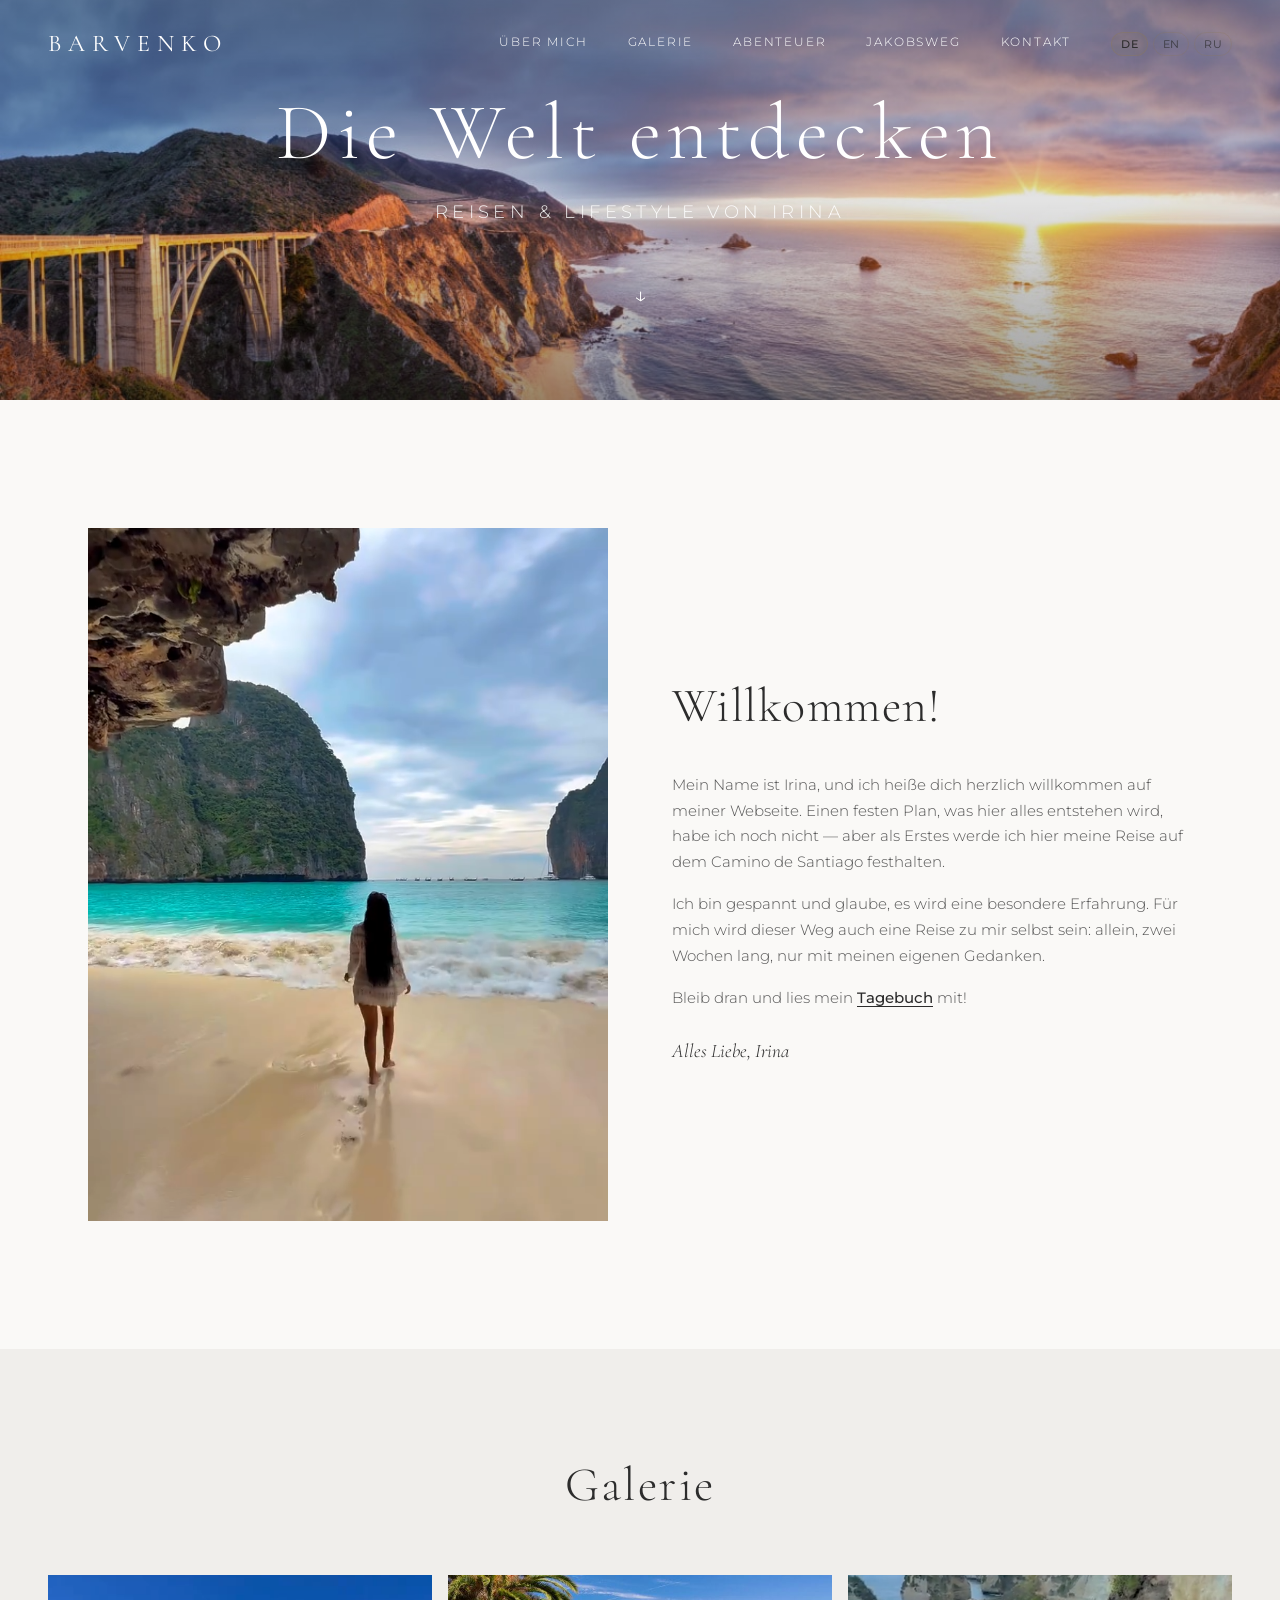
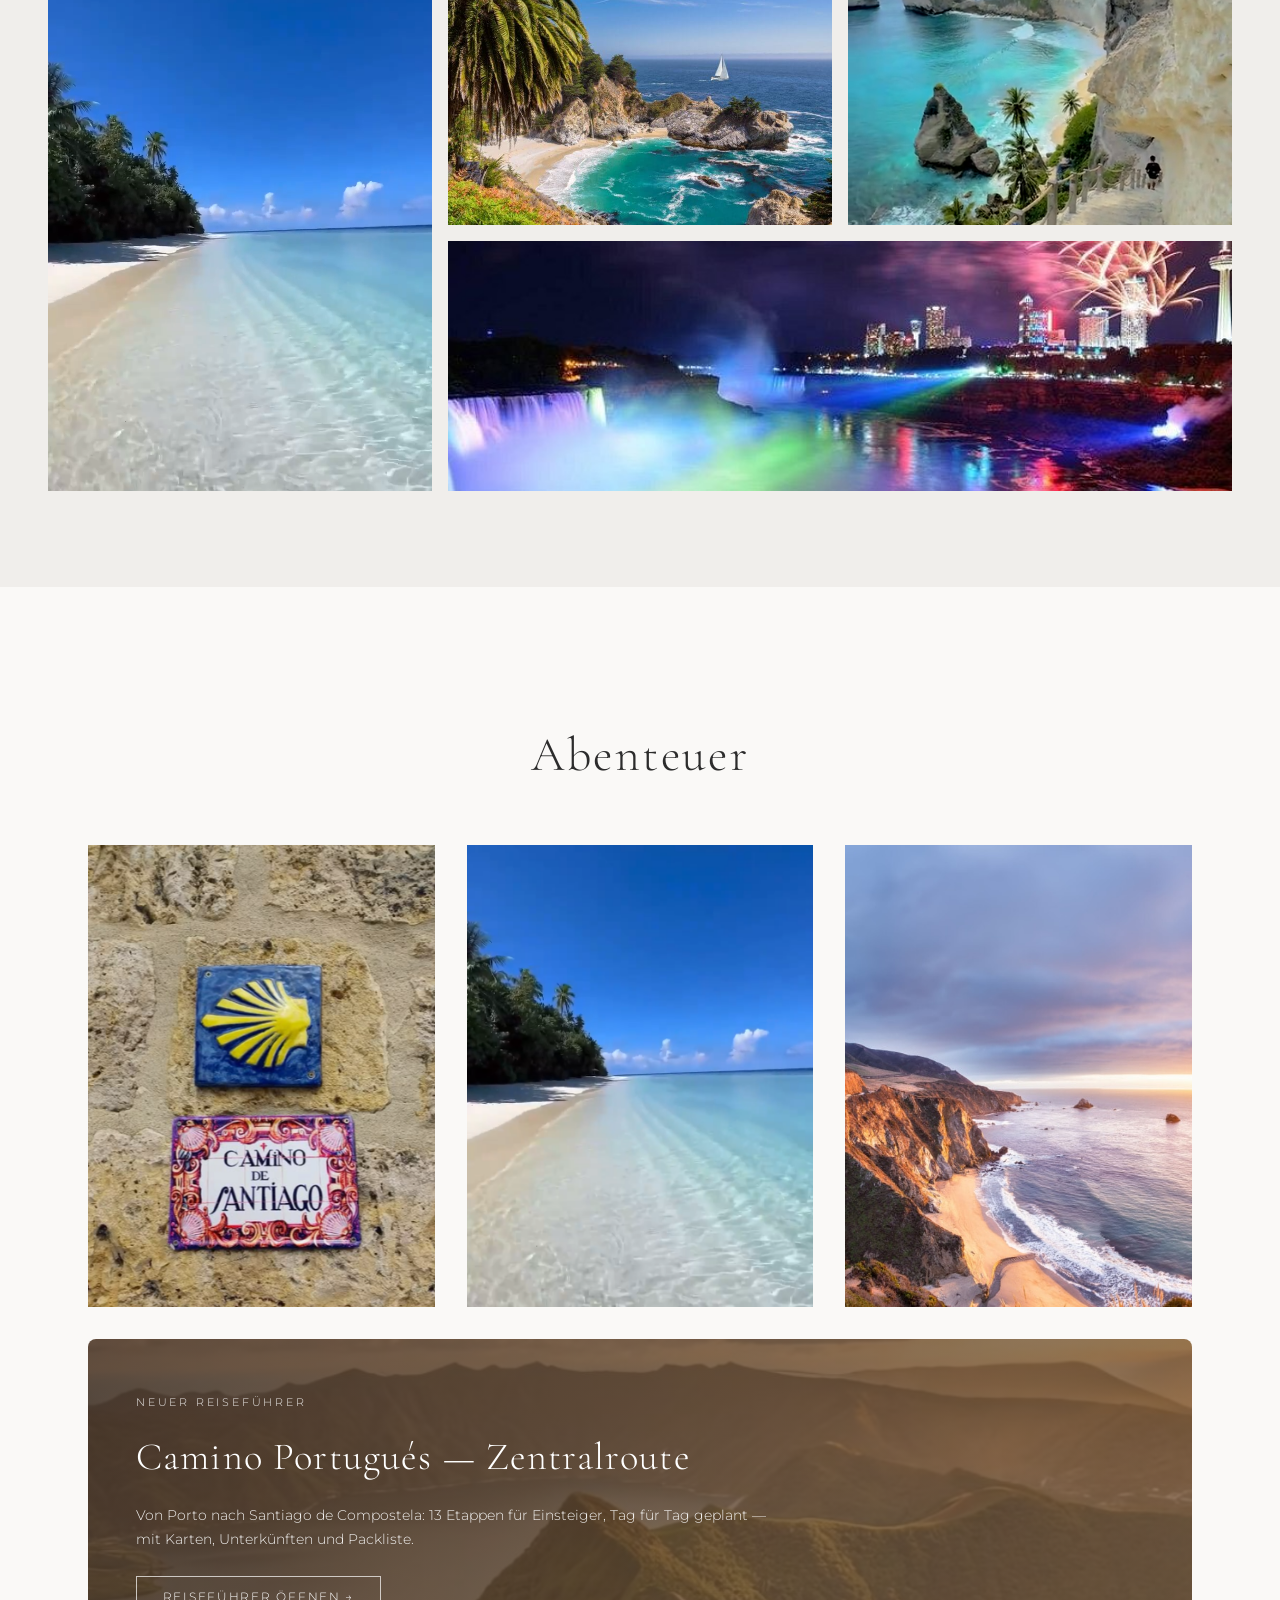
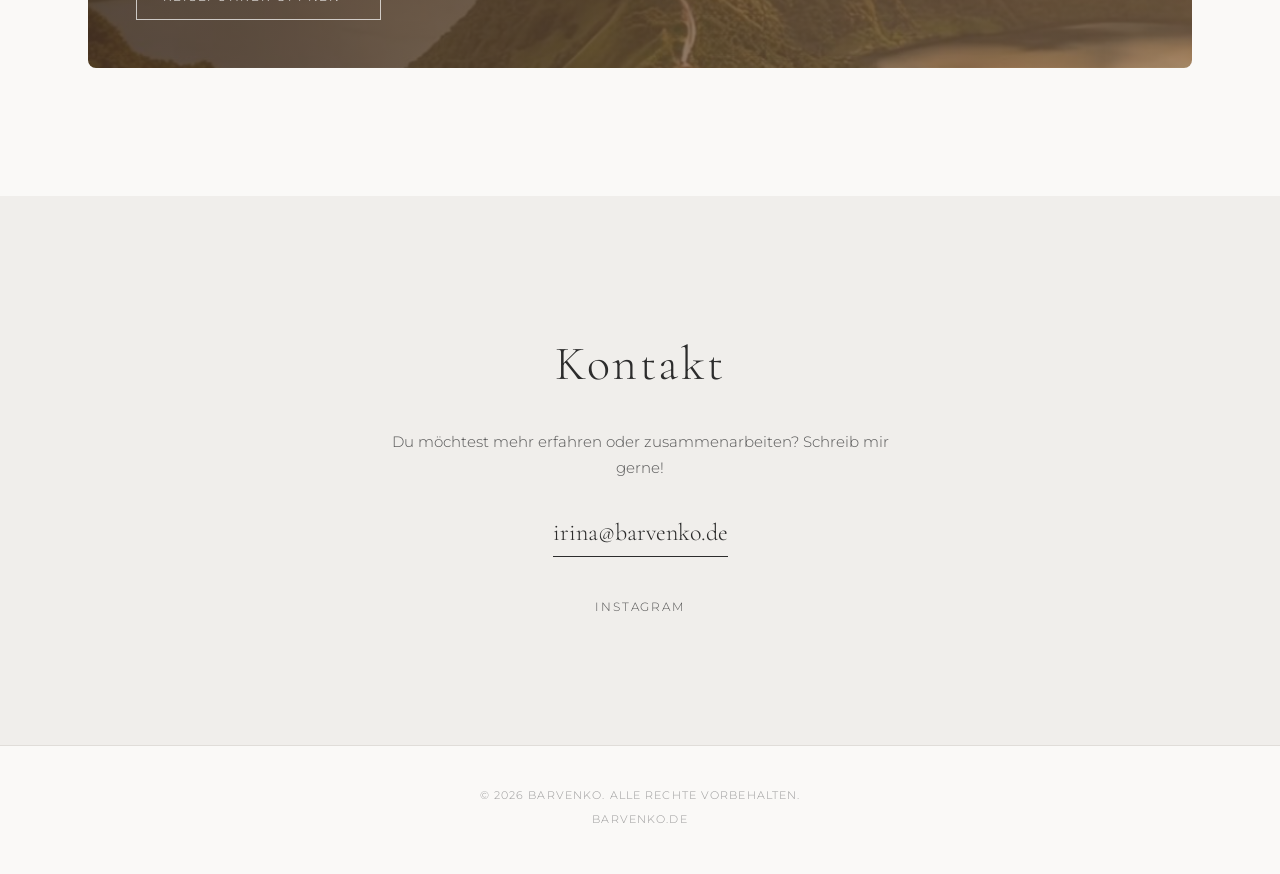
==== commit 386fd37e: "Willkommenstext auf der Startseite durch echten Text ersetzen Generischen Platzhaltertext im About-B" ====
--- a/index.html
+++ b/index.html
@@ -57,17 +57,18 @@
             <div class="about-text">
                 <h2 data-i18n="about.title">Willkommen!</h2>
                 <p data-i18n="about.p1">
-                    Mein Name ist Irina. Ich liebe es, die Welt zu entdecken,
-                    neue Orte zu bereisen und unvergessliche Momente festzuhalten.
-                    Von traumhaften Stränden über atemberaubende Berglandschaften
-                    bis hin zu aufregenden Abenteuern — hier teile ich meine
-                    Leidenschaft für das Reisen und das Leben.
+                    Mein Name ist Irina, und ich heiße dich herzlich willkommen
+                    auf meiner Webseite. Einen festen Plan, was hier alles
+                    entstehen wird, habe ich noch nicht — aber als Erstes werde
+                    ich hier meine Reise auf dem Camino de Santiago festhalten.
                 </p>
                 <p data-i18n="about.p2">
-                    Jede Reise erzählt eine Geschichte, und ich lade dich ein,
-                    diese Geschichten mit mir zu erleben. Sei dabei und lass
-                    dich inspirieren!
+                    Ich bin gespannt und glaube, es wird eine besondere
+                    Erfahrung. Für mich wird dieser Weg auch eine Reise zu mir
+                    selbst sein: allein, zwei Wochen lang, nur mit meinen
+                    eigenen Gedanken.
                 </p>
+                <p data-i18n-html="about.p3">Bleib dran und lies mein <a href="tagebuch.html" class="about-link">Tagebuch</a> mit!</p>
                 <p class="about-signature" data-i18n="about.signature">Alles Liebe, Irina</p>
             </div>
         </div>
--- a/style.css
+++ b/style.css
@@ -214,6 +214,13 @@
     color: #555;
 }
 
+.about-link {
+    color: #2c2c2c;
+    text-decoration: underline;
+    text-underline-offset: 3px;
+    font-weight: 500;
+}
+
 .about-signature {
     font-family: 'Cormorant Garamond', serif;
     font-style: italic;
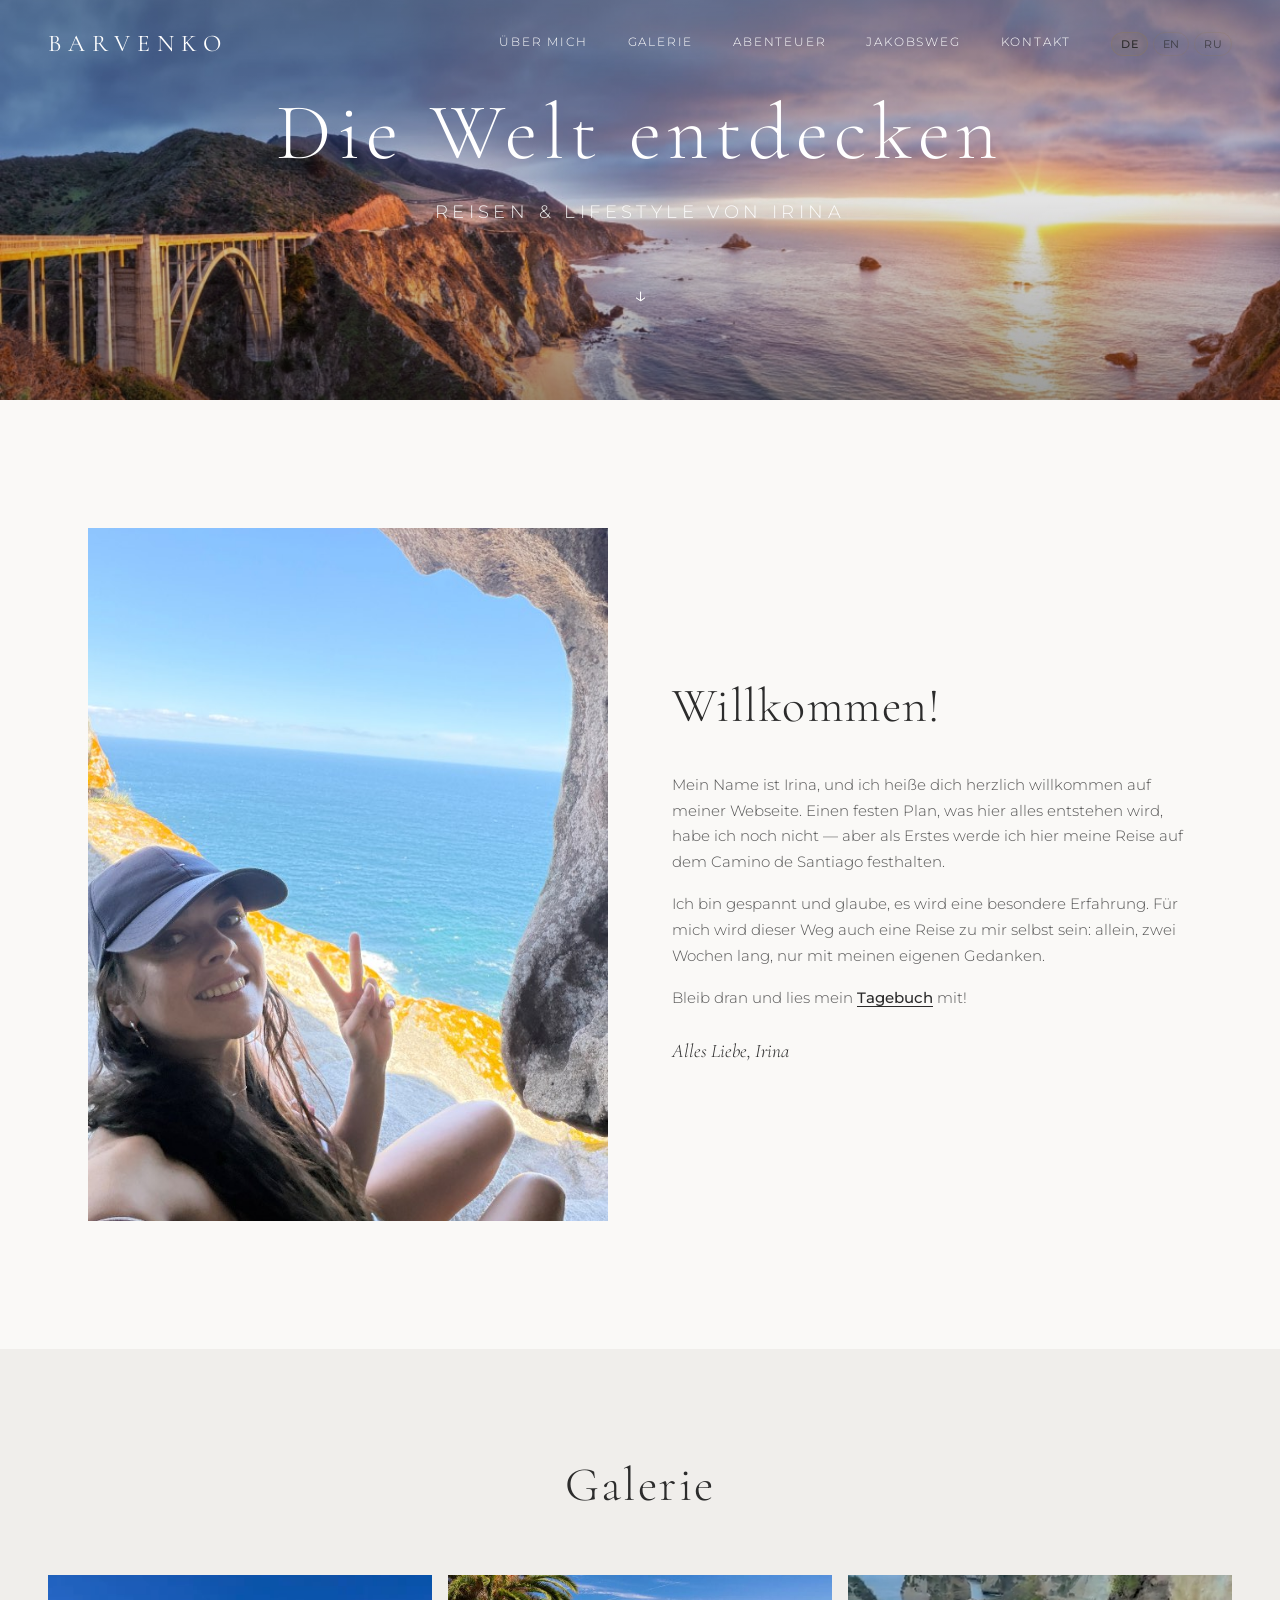
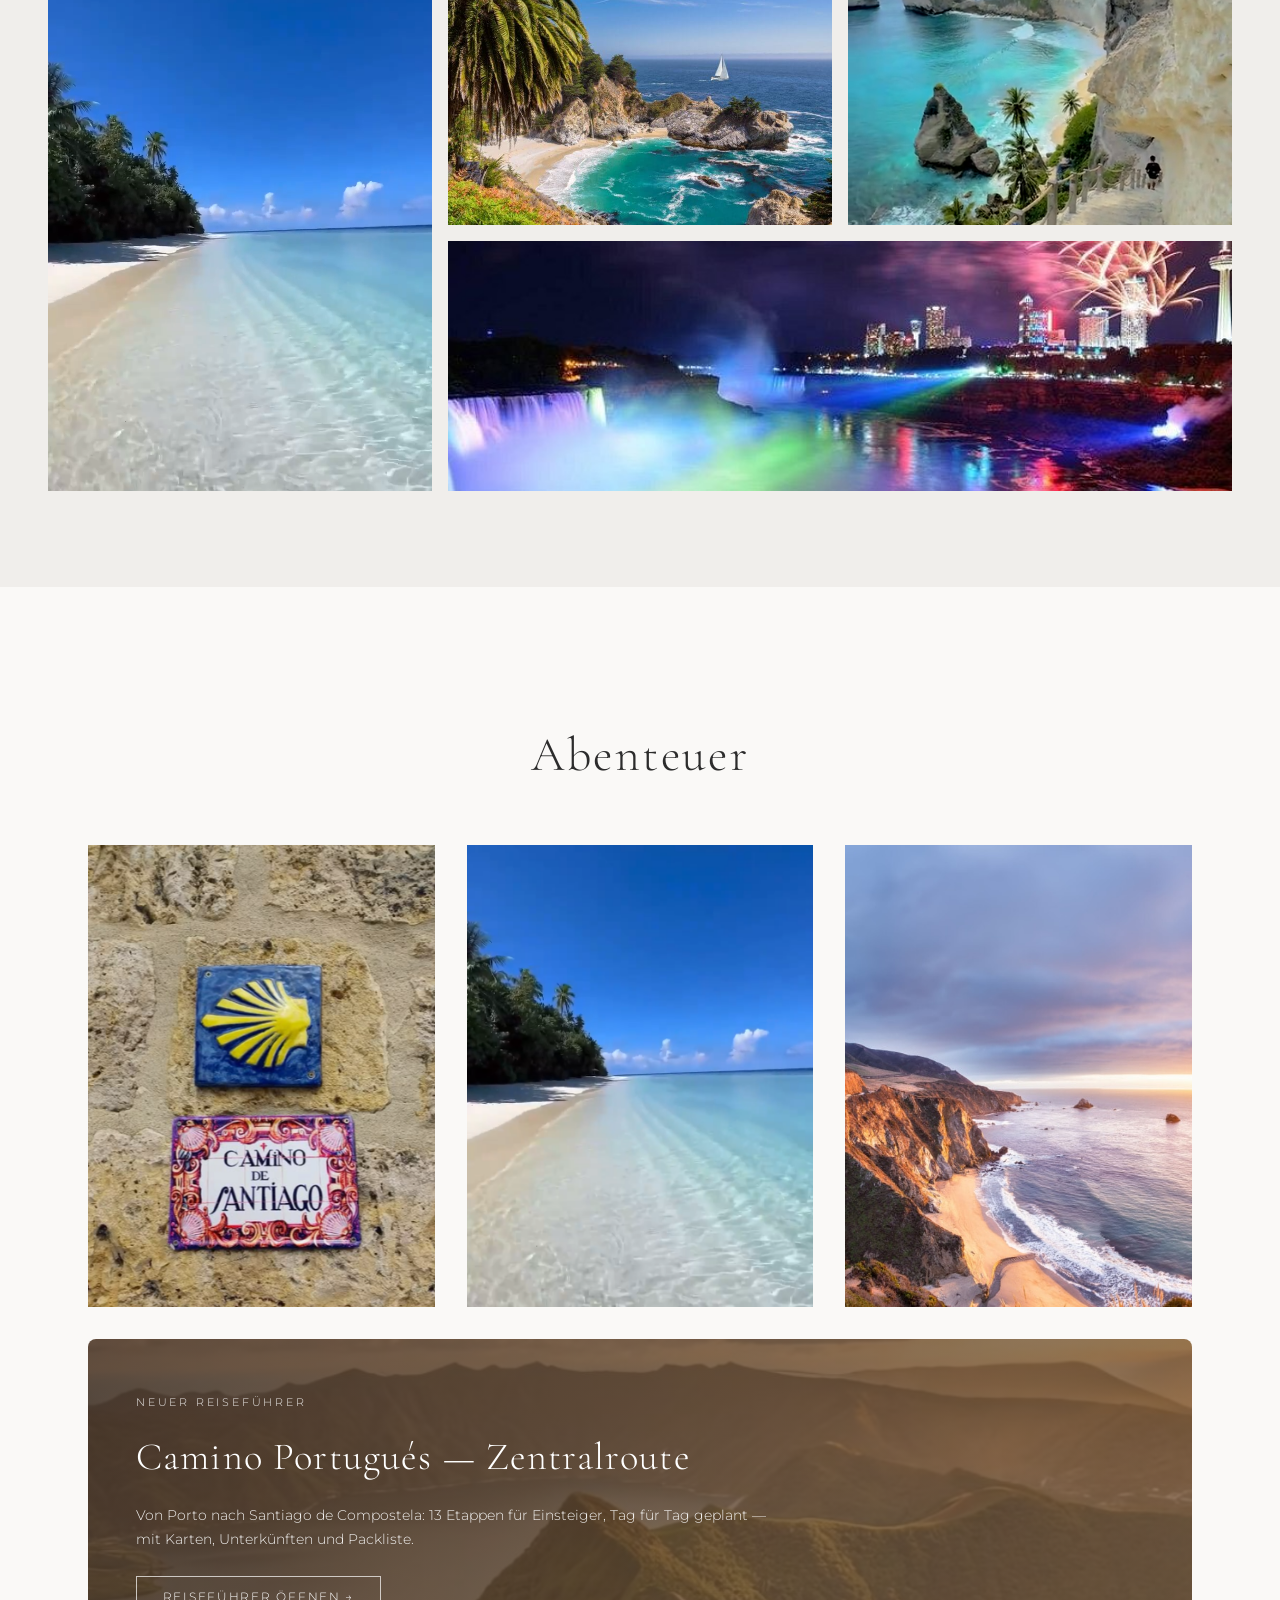
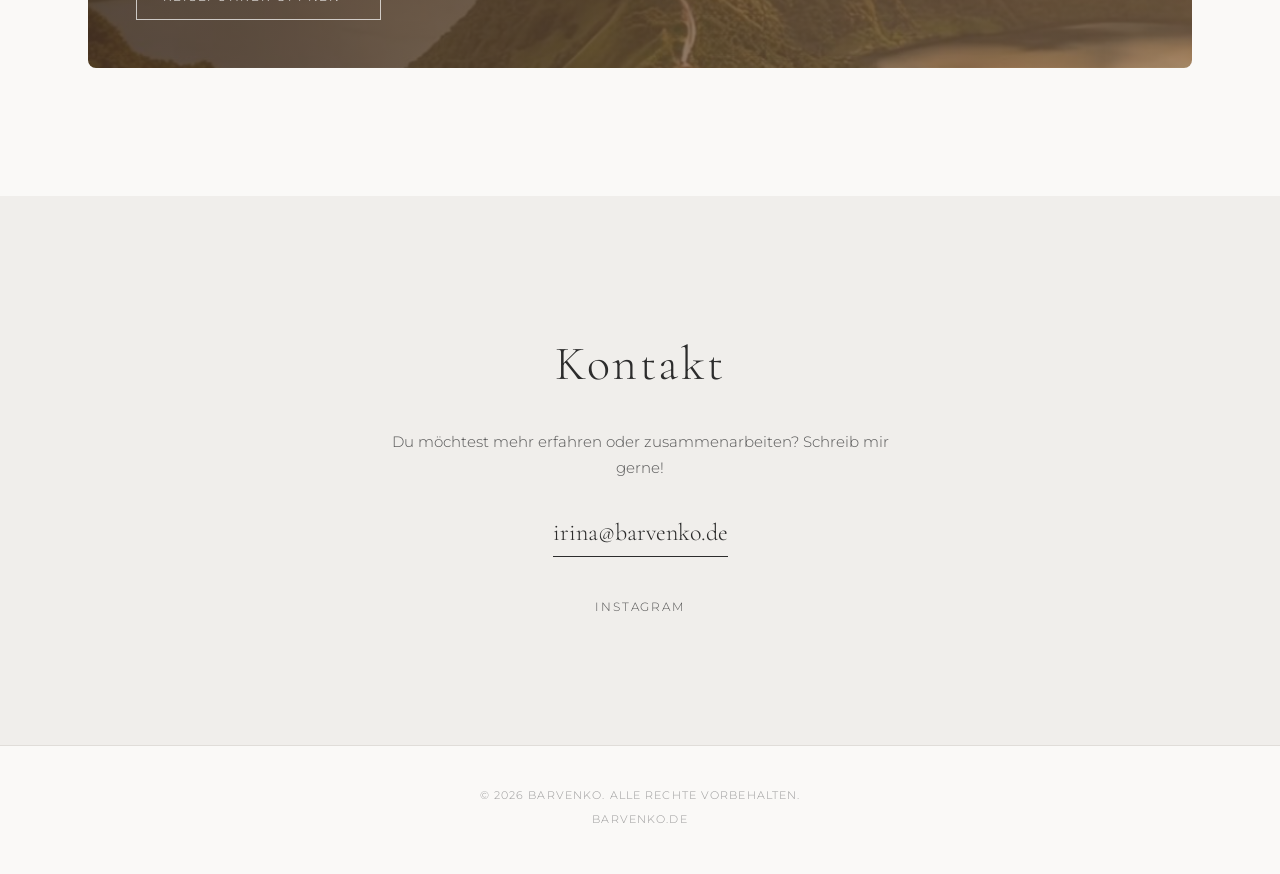
==== commit bf0487d6: "Jakobsweg: echte Ruhetag-/Espiritual-Route auf Karte ergänzen; Homepage-Bild aktualisieren - Karte: " ====
--- a/index.html
+++ b/index.html
@@ -52,7 +52,7 @@
     <section id="about" class="about">
         <div class="about-container">
             <div class="about-image">
-                <img src="images/videoframe_4283.png" data-i18n-alt="about.imgAlt" alt="Irina am Strand">
+                <img src="images/willkommen.jpg" data-i18n-alt="about.imgAlt" alt="Irina in einer Felsenhöhle über dem Atlantik">
             </div>
             <div class="about-text">
                 <h2 data-i18n="about.title">Willkommen!</h2>
